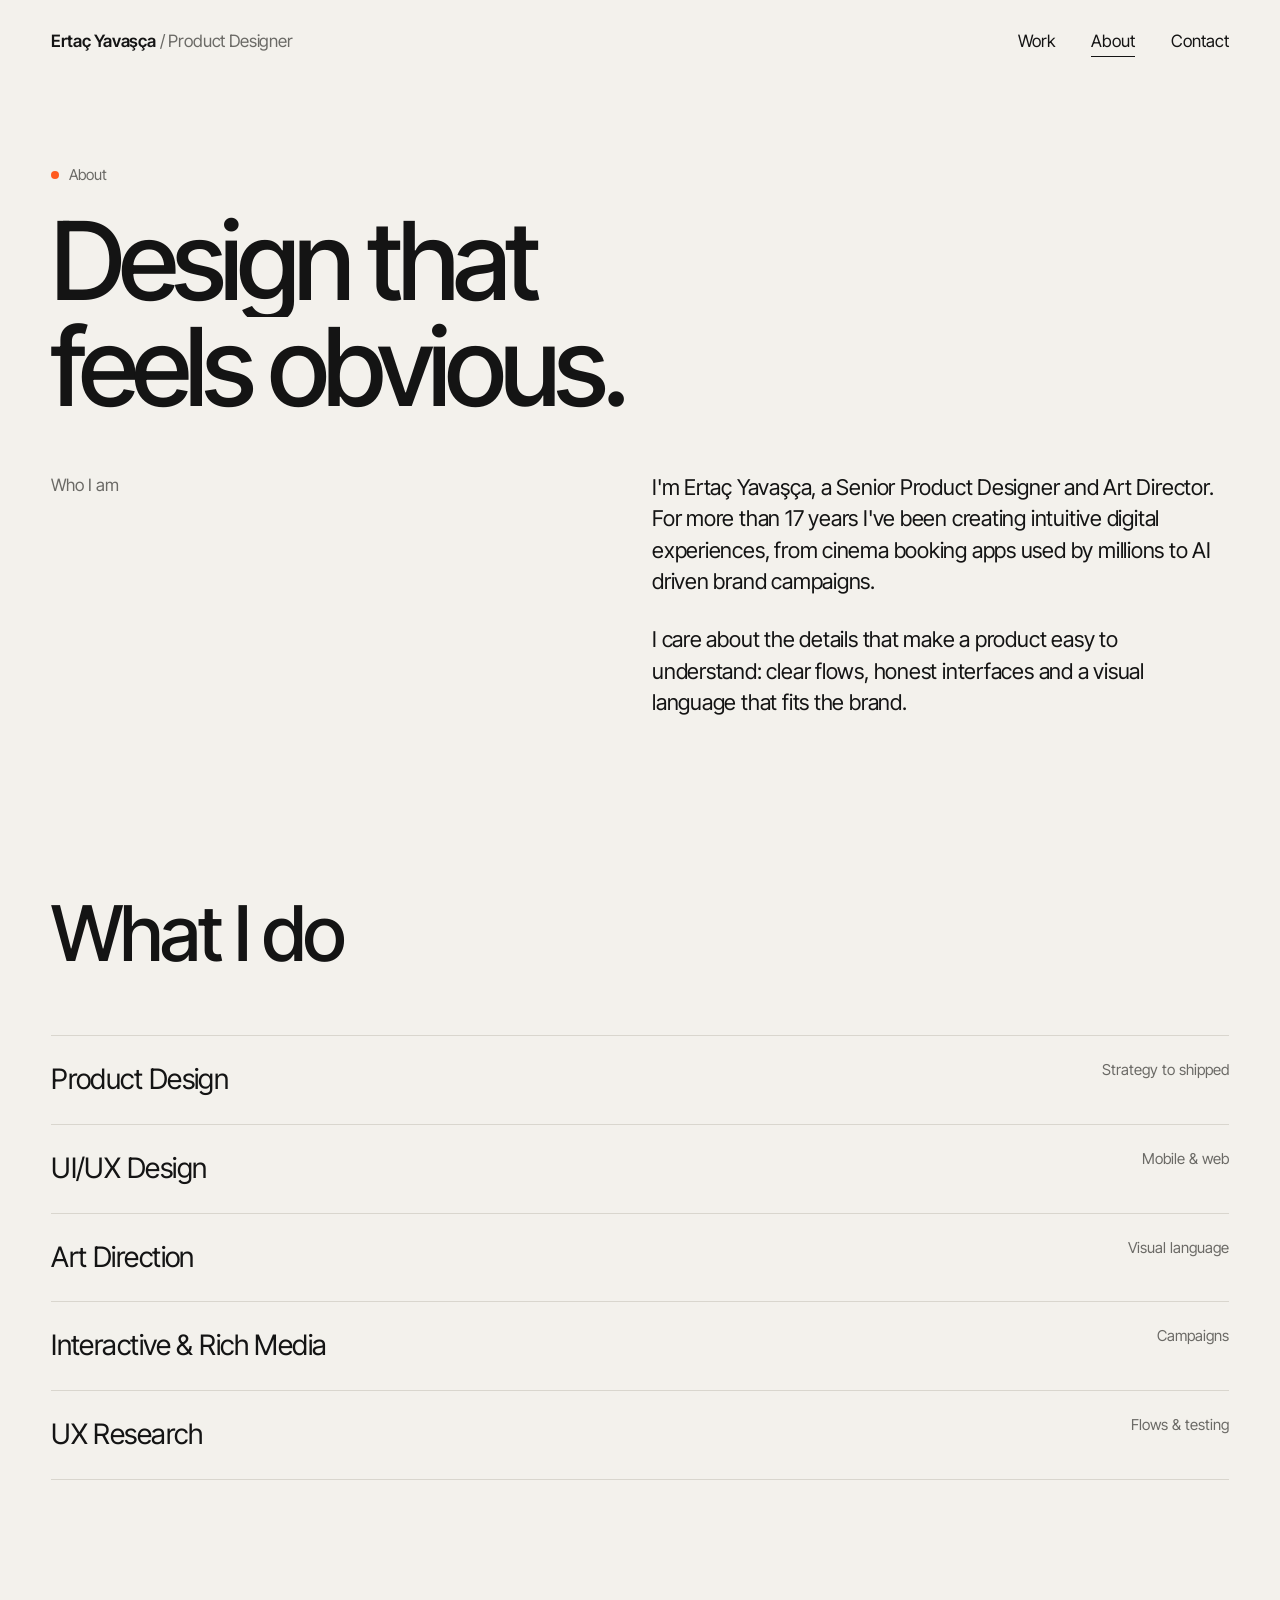
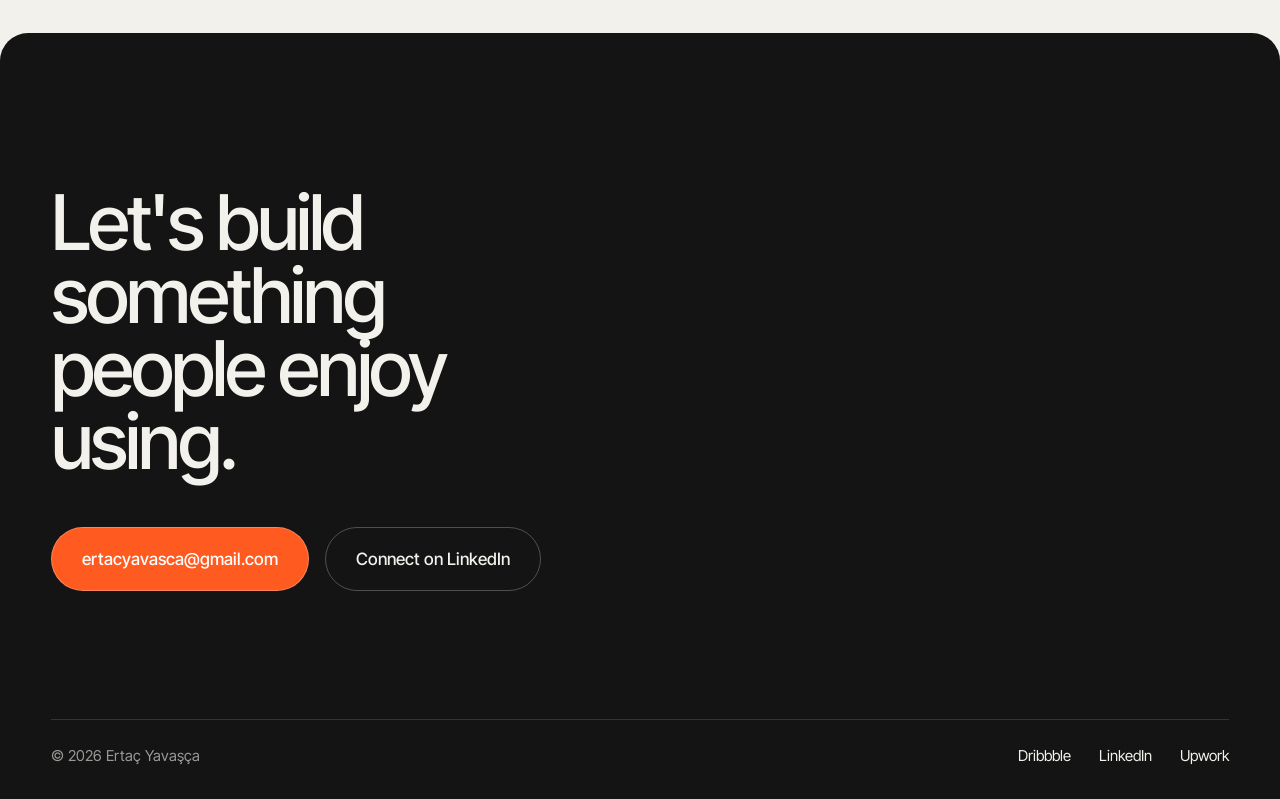
==== about.html @ ed3381dd "Add work list view with cursor preview, magnetic buttons and word reveals - Grid/List toggle on the " ====
<!doctype html>
<html lang="en">
<head>
  <meta charset="utf-8">
  <meta name="viewport" content="width=device-width, initial-scale=1">
  <title>About, Ertaç Yavaşça</title>
  <meta name="description" content="Senior Product Designer and Art Director with 17+ years of experience.">
  <meta property="og:title" content="About, Ertaç Yavaşça">
  <meta property="og:description" content="Senior Product Designer and Art Director with 17+ years of experience.">
  <meta name="theme-color" content="#f3f1ec" media="(prefers-color-scheme: light)">
  <meta name="theme-color" content="#111110" media="(prefers-color-scheme: dark)">
  <link rel="icon" href="data:image/svg+xml,%3Csvg xmlns='http://www.w3.org/2000/svg' viewBox='0 0 32 32'%3E%3Ccircle cx='16' cy='16' r='12' fill='%23ff5a1f'/%3E%3C/svg%3E">
  <link rel="preconnect" href="https://fonts.googleapis.com">
  <link rel="preconnect" href="https://fonts.gstatic.com" crossorigin>
  <link rel="stylesheet" href="https://fonts.googleapis.com/css2?family=Inter+Tight:wght@400;500;600&display=swap">
  <link rel="stylesheet" href="assets/style.css">
  <script defer src="assets/main.js"></script>
</head>
<body data-page="About">
  <header class="site-header">
    <div class="wrap">
      <a class="logo" href="index.html" data-label="Home">Ertaç Yavaşça <span>/ Product Designer</span></a>
      <nav class="nav" aria-label="Main">
        <a href="index.html#work">Work</a>
        <a href="about.html" aria-current="page">About</a>
        <a href="#contact">Contact</a>
      </nav>
    </div>
  </header>

  <main>
    <section class="project-hero wrap">
      <p class="eyebrow"><span class="dot"></span>About</p>
      <h1 class="display">
        <span class="line"><span>Design that</span></span>
        <span class="line"><span>feels obvious.</span></span>
      </h1>
    </section>

    <section class="section wrap" style="padding-top:0">
      <div class="split" style="margin-top:0">
        <div class="side reveal">Who I am</div>
        <div class="main prose reveal">
          <p>I'm Ertaç Yavaşça, a Senior Product Designer and Art Director. For more than 17 years I've been creating intuitive digital experiences, from cinema booking apps used by millions to AI driven brand campaigns.</p>
          <p>I care about the details that make a product easy to understand: clear flows, honest interfaces and a visual language that fits the brand.</p>
        </div>
      </div>
    </section>

    <section class="section wrap" style="padding-top:0">
      <div class="section-head">
        <h2 class="section-title reveal">What I do</h2>
      </div>
      <ul class="services">
        <li class="reveal">Product Design <span>Strategy to shipped</span></li>
        <li class="reveal">UI/UX Design <span>Mobile &amp; web</span></li>
        <li class="reveal">Art Direction <span>Visual language</span></li>
        <li class="reveal">Interactive &amp; Rich Media <span>Campaigns</span></li>
        <li class="reveal">UX Research <span>Flows &amp; testing</span></li>
      </ul>
    </section>
  </main>

  <footer class="site-footer" id="contact">
    <div class="wrap">
      <h2 class="section-title reveal">Let's build something people enjoy using.</h2>
      <div class="footer-cta reveal">
        <a class="btn solid" href="mailto:ertacyavasca@gmail.com">ertacyavasca@gmail.com</a>
        <a class="btn" href="https://www.linkedin.com/in/ertacyavasca" target="_blank" rel="noopener">Connect on LinkedIn</a>
      </div>
      <div class="footer-bottom">
        <span class="muted">&copy; <span data-year>2026</span> Ertaç Yavaşça</span>
        <div class="socials">
          <a class="link-line" href="https://dribbble.com/ErtacYavasca" target="_blank" rel="noopener">Dribbble</a>
          <a class="link-line" href="https://www.linkedin.com/in/ertacyavasca" target="_blank" rel="noopener">LinkedIn</a>
          <a class="link-line" href="https://www.upwork.com/freelancers/ertacyavasca" target="_blank" rel="noopener">Upwork</a>
        </div>
      </div>
    </div>
  </footer>
</body>
</html>
---- assets/style.css ----
:root {
  --bg: #f3f1ec;
  --ink: #141414;
  --muted: #6b6a66;
  --line: #d9d6ce;
  --accent: #ff5a1f;
  --card: #e8e5de;
  --curtain: #141414;
  --curtain-ink: #f3f1ec;
  --gutter: clamp(16px, 4vw, 56px);
  --ease: cubic-bezier(0.76, 0, 0.24, 1);
  --ease-out: cubic-bezier(0.22, 1, 0.36, 1);
}

@media (prefers-color-scheme: dark) {
  :root {
    --bg: #111110;
    --ink: #f0eee9;
    --muted: #9a9892;
    --line: #2a2926;
    --card: #1c1b19;
    --curtain: #f0eee9;
    --curtain-ink: #111110;
  }
}

*,
*::before,
*::after {
  box-sizing: border-box;
}

html {
  -webkit-text-size-adjust: 100%;
}

body {
  margin: 0;
  background: var(--bg);
  color: var(--ink);
  font-family: "Inter Tight", system-ui, -apple-system, "Segoe UI", sans-serif;
  font-size: 17px;
  line-height: 1.55;
  -webkit-font-smoothing: antialiased;
  overflow-x: hidden;
}

img {
  display: block;
  max-width: 100%;
  height: auto;
}

a {
  color: inherit;
  text-decoration: none;
}

::selection {
  background: var(--accent);
  color: #fff;
}

.wrap {
  padding-inline: var(--gutter);
  max-width: 1600px;
  margin-inline: auto;
}

/* Header */

.site-header {
  position: absolute;
  inset: 0 0 auto 0;
  z-index: 20;
  padding-block: 28px;
}

.site-header .wrap {
  display: flex;
  justify-content: space-between;
  align-items: center;
  gap: 24px;
}

.logo {
  font-weight: 600;
  letter-spacing: -0.01em;
}

.logo span {
  color: var(--muted);
  font-weight: 400;
}

.nav {
  display: flex;
  gap: clamp(16px, 3vw, 36px);
}

.nav a,
.link-line {
  position: relative;
}

.nav a::after,
.link-line::after {
  content: "";
  position: absolute;
  left: 0;
  right: 0;
  bottom: -3px;
  height: 1px;
  background: currentColor;
  transform: scaleX(0);
  transform-origin: right;
  transition: transform 0.5s var(--ease-out);
}

.nav a:hover::after,
.nav a[aria-current="page"]::after,
.link-line:hover::after {
  transform: scaleX(1);
  transform-origin: left;
}

/* Hero */

.hero {
  min-height: 100svh;
  display: flex;
  flex-direction: column;
  justify-content: flex-end;
  padding-block: 140px 48px;
}

.eyebrow {
  display: inline-flex;
  align-items: center;
  gap: 10px;
  color: var(--muted);
  font-size: 15px;
  margin: 0 0 24px;
}

.dot {
  width: 8px;
  height: 8px;
  border-radius: 50%;
  background: var(--accent);
  box-shadow: 0 0 0 0 var(--accent);
  animation: pulse 2.4s infinite;
}

@keyframes pulse {
  0% { box-shadow: 0 0 0 0 rgba(255, 90, 31, 0.5); }
  70% { box-shadow: 0 0 0 10px rgba(255, 90, 31, 0); }
  100% { box-shadow: 0 0 0 0 rgba(255, 90, 31, 0); }
}

.display {
  font-size: clamp(56px, 13.5vw, 230px);
  line-height: 0.88;
  letter-spacing: -0.055em;
  font-weight: 500;
  margin: 0;
}

.display .line {
  display: block;
  overflow: hidden;
  padding-bottom: 0.06em;
}

.display .line > span {
  display: inline-block;
  transform: translateY(105%);
  transition: transform 1.1s var(--ease-out);
}

.is-ready .display .line > span {
  transform: none;
}

.display .line:nth-child(2) > span {
  transition-delay: 0.08s;
}

.hero-foot {
  display: grid;
  grid-template-columns: repeat(12, 1fr);
  gap: 24px;
  margin-top: clamp(32px, 6vw, 72px);
  padding-top: 24px;
  border-top: 1px solid var(--line);
}

.hero-foot .role {
  grid-column: span 5;
  font-weight: 500;
}

.hero-foot .lede {
  grid-column: 7 / span 6;
  font-size: clamp(20px, 2vw, 28px);
  line-height: 1.3;
  letter-spacing: -0.015em;
  margin: 0;
}

/* Sections */

.section {
  padding-block: clamp(80px, 12vw, 160px);
}

.section-head {
  display: flex;
  justify-content: space-between;
  align-items: baseline;
  gap: 24px;
  margin-bottom: clamp(32px, 5vw, 64px);
}

.section-title {
  font-size: clamp(36px, 6vw, 88px);
  line-height: 0.95;
  letter-spacing: -0.04em;
  font-weight: 500;
  margin: 0;
}

.count {
  color: var(--muted);
}

.section-head {
  flex-wrap: wrap;
}

.head-tools {
  display: flex;
  align-items: center;
  gap: 20px;
}

.view-toggle {
  display: inline-flex;
  padding: 4px;
  border: 1px solid var(--line);
  border-radius: 999px;
}

.view-toggle button {
  font: inherit;
  font-size: 15px;
  color: var(--muted);
  background: none;
  border: 0;
  padding: 8px 18px;
  border-radius: 999px;
  cursor: pointer;
  transition: background-color 0.4s var(--ease-out), color 0.4s var(--ease-out);
}

.view-toggle button:hover {
  color: var(--ink);
}

.view-toggle button[aria-pressed="true"] {
  background: var(--ink);
  color: var(--bg);
}

.view-toggle button:focus-visible {
  outline: 2px solid var(--accent);
  outline-offset: 2px;
}

/* Magnetic elements (class added by main.js on fine pointers) */

.magnetic {
  transition: transform 0.6s var(--ease-out);
}

.btn.magnetic {
  transition: color 0.5s var(--ease-out), transform 0.6s var(--ease-out);
}

/* Word by word text reveal (words wrapped by main.js) */

.split-words.reveal {
  opacity: 1;
  transform: none;
}

.split-words .word {
  display: inline-block;
  overflow: hidden;
  vertical-align: top;
  padding: 0 0.06em 0.12em 0;
  margin: 0 -0.06em -0.12em 0;
}

.split-words .word > span {
  display: inline-block;
  transform: translateY(110%);
  transition: transform 1s var(--ease-out);
  transition-delay: calc(var(--i, 0) * 45ms);
}

.split-words.in .word > span {
  transform: none;
}

/* Work grid */

.work-grid {
  display: grid;
  grid-template-columns: repeat(2, 1fr);
  gap: clamp(40px, 5vw, 72px) clamp(16px, 3vw, 40px);
}

.work-card .thumb {
  position: relative;
  overflow: hidden;
  border-radius: 6px;
  background: var(--card);
  aspect-ratio: 4 / 3;
}

.work-card .thumb img {
  width: 100%;
  height: 100%;
  object-fit: cover;
  transform: scale(1.02);
  transition: transform 1.2s var(--ease-out);
}

.work-card:hover .thumb img {
  transform: scale(1.07);
}

.work-grid {
  transition: opacity 0.35s var(--ease-out);
}

.work-grid.is-switching {
  opacity: 0;
}

.work-card .view {
  position: absolute;
  left: 50%;
  top: 50%;
  width: 96px;
  height: 96px;
  margin: -48px 0 0 -48px;
  border-radius: 50%;
  background: var(--accent);
  color: #fff;
  display: grid;
  place-items: center;
  font-size: 15px;
  font-weight: 500;
  transform: scale(0);
  transition: transform 0.5s var(--ease-out);
  pointer-events: none;
}

.work-card:hover .view {
  transform: scale(1);
}

.work-meta {
  display: flex;
  justify-content: space-between;
  align-items: baseline;
  gap: 16px;
  margin-top: 18px;
}

.work-meta h3 {
  font-size: clamp(20px, 2vw, 28px);
  font-weight: 500;
  letter-spacing: -0.02em;
  line-height: 1.15;
  margin: 0;
}

.work-meta p {
  margin: 0;
  color: var(--muted);
  white-space: nowrap;
  font-size: 15px;
}

/* Work list view */

.work-grid.is-list {
  grid-template-columns: 1fr;
  gap: 0;
  border-top: 1px solid var(--line);
}

.is-list .work-card {
  border-bottom: 1px solid var(--line);
}

.is-list .work-card .thumb {
  display: none;
}

.is-list .work-meta {
  align-items: baseline;
  margin: 0;
  padding-block: clamp(24px, 3.5vw, 44px);
  transition: opacity 0.4s var(--ease-out);
}

.is-list .work-meta h3 {
  font-size: clamp(30px, 5vw, 72px);
  letter-spacing: -0.04em;
  line-height: 1;
  transition: transform 0.6s var(--ease-out);
}

@media (hover: hover) {
  .is-list .work-card:hover h3 {
    transform: translateX(16px);
  }

  .is-list:hover .work-card:not(:hover) .work-meta {
    opacity: 0.35;
  }
}

/* Floating preview that follows the cursor in list view */

.work-preview {
  position: fixed;
  left: 0;
  top: 0;
  z-index: 30;
  width: clamp(260px, 26vw, 400px);
  aspect-ratio: 4 / 3;
  border-radius: 6px;
  overflow: hidden;
  background: var(--card);
  pointer-events: none;
  transform: scale(0);
  will-change: transform;
}

.work-preview-track {
  height: 100%;
  transition: transform 0.7s var(--ease);
}

.work-preview-track img {
  width: 100%;
  height: 100%;
  object-fit: cover;
}

/* About teaser and page */

.statement {
  font-size: clamp(28px, 4.4vw, 64px);
  line-height: 1.08;
  letter-spacing: -0.035em;
  font-weight: 500;
  margin: 0;
  max-width: 18ch;
}

.statement em {
  font-style: normal;
  color: var(--muted);
}

.split {
  display: grid;
  grid-template-columns: repeat(12, 1fr);
  gap: 24px;
  margin-top: clamp(40px, 6vw, 80px);
}

.split > .side {
  grid-column: span 4;
  color: var(--muted);
}

.split > .main {
  grid-column: 7 / span 6;
}

.split p {
  margin: 0 0 1em;
}

.services {
  list-style: none;
  margin: 0;
  padding: 0;
  border-top: 1px solid var(--line);
}

.services li {
  display: flex;
  justify-content: space-between;
  gap: 16px;
  padding: 22px 0;
  border-bottom: 1px solid var(--line);
  font-size: clamp(20px, 2.2vw, 30px);
  letter-spacing: -0.02em;
}

.services li span {
  color: var(--muted);
  font-size: 15px;
  letter-spacing: 0;
}

/* Buttons */

.btn {
  display: inline-flex;
  align-items: center;
  justify-content: center;
  gap: 10px;
  padding: 18px 30px;
  border-radius: 999px;
  border: 1px solid var(--ink);
  font-weight: 500;
  position: relative;
  overflow: hidden;
  isolation: isolate;
  transition: color 0.5s var(--ease-out);
}

.btn::before {
  content: "";
  position: absolute;
  inset: 0;
  background: var(--ink);
  border-radius: inherit;
  transform: translateY(101%);
  transition: transform 0.5s var(--ease-out);
  z-index: -1;
}

.btn:hover {
  color: var(--bg);
}

.btn:hover::before {
  transform: none;
}

.btn.solid {
  background: var(--accent);
  border-color: var(--accent);
  color: #fff;
}

.btn.solid::before {
  background: var(--ink);
}

/* Footer / contact */

.site-footer {
  background: var(--ink);
  color: var(--bg);
  padding-block: clamp(80px, 12vw, 160px) 32px;
  border-radius: 28px 28px 0 0;
}

.site-footer .section-title {
  max-width: 12ch;
}

.footer-cta {
  display: flex;
  flex-wrap: wrap;
  gap: 16px;
  margin-top: 48px;
}

.site-footer .btn {
  border-color: rgba(255, 255, 255, 0.25);
}

@media (prefers-color-scheme: dark) {
  .site-footer .btn {
    border-color: rgba(0, 0, 0, 0.2);
  }
}

.site-footer .btn::before {
  background: var(--bg);
}

.site-footer .btn:hover {
  color: var(--ink);
}

.footer-bottom {
  display: flex;
  flex-wrap: wrap;
  justify-content: space-between;
  gap: 16px 32px;
  margin-top: clamp(64px, 10vw, 140px);
  padding-top: 24px;
  border-top: 1px solid rgba(127, 127, 127, 0.3);
  font-size: 15px;
}

.footer-bottom .socials {
  display: flex;
  flex-wrap: wrap;
  gap: 12px 28px;
}

.footer-bottom .muted {
  opacity: 0.6;
}

/* Project pages */

.project-hero {
  padding-block: 160px 48px;
}

.project-hero .display {
  font-size: clamp(44px, 8.5vw, 140px);
  line-height: 0.92;
}

.facts {
  display: grid;
  grid-template-columns: repeat(4, 1fr);
  gap: 24px;
  margin-top: clamp(40px, 6vw, 72px);
  padding-top: 24px;
  border-top: 1px solid var(--line);
  font-size: 15px;
}

.facts dt {
  color: var(--muted);
  margin-bottom: 6px;
}

.facts dd {
  margin: 0;
}

.cover {
  border-radius: 8px;
  overflow: hidden;
  background: var(--card);
}

.cover img {
  width: 100%;
}

.prose {
  font-size: clamp(19px, 1.7vw, 24px);
  line-height: 1.45;
  letter-spacing: -0.01em;
}

.prose h2 {
  font-size: 15px;
  letter-spacing: 0;
  font-weight: 500;
  color: var(--muted);
  margin: 0 0 12px;
}

.prose p {
  margin: 0 0 1.2em;
}

.gallery {
  display: grid;
  gap: clamp(16px, 2vw, 28px);
}

.gallery figure {
  margin: 0;
  border-radius: 8px;
  overflow: hidden;
  background: var(--card);
}

.gallery figure img {
  width: 100%;
}

.gallery figcaption {
  padding: 14px 4px 0;
  color: var(--muted);
  font-size: 15px;
  background: var(--bg);
}

.gallery.two {
  grid-template-columns: repeat(2, 1fr);
}

.next-project {
  display: block;
  padding-block: clamp(80px, 12vw, 160px);
  text-align: center;
  border-top: 1px solid var(--line);
}

.next-project small {
  display: block;
  color: var(--muted);
  font-size: 15px;
  margin-bottom: 16px;
}

.next-project strong {
  display: inline-block;
  font-size: clamp(40px, 8vw, 120px);
  line-height: 0.95;
  letter-spacing: -0.05em;
  font-weight: 500;
  transition: transform 0.6s var(--ease-out), color 0.4s;
}

.next-project:hover strong {
  color: var(--accent);
  transform: translateX(12px);
}

/* Scroll reveal */

.reveal {
  opacity: 0;
  transform: translateY(40px);
  transition: opacity 1s var(--ease-out), transform 1s var(--ease-out);
}

.reveal.in {
  opacity: 1;
  transform: none;
}

/* Page transition curtain */

.curtain {
  position: fixed;
  inset: 0;
  z-index: 100;
  pointer-events: none;
  visibility: hidden;
}

.curtain-panel {
  position: absolute;
  left: 0;
  right: 0;
  top: -12vh;
  bottom: -12vh;
  background: var(--curtain);
  transform: translateY(100%);
}

.curtain-panel::before,
.curtain-panel::after {
  content: "";
  position: absolute;
  left: -10%;
  right: -10%;
  height: 12vh;
  background: var(--curtain);
  border-radius: 50%;
}

.curtain-panel::before {
  top: -6vh;
}

.curtain-panel::after {
  bottom: -6vh;
}

.curtain-label {
  position: absolute;
  inset: 0;
  display: flex;
  align-items: center;
  justify-content: center;
  gap: 12px;
  color: var(--curtain-ink);
  font-size: clamp(28px, 4vw, 52px);
  letter-spacing: -0.03em;
  font-weight: 500;
  opacity: 0;
}

.curtain-label::before {
  content: "";
  width: 10px;
  height: 10px;
  border-radius: 50%;
  background: var(--accent);
}

/* Leaving: panel comes up from below and covers the page */
.curtain.is-leaving {
  visibility: visible;
  pointer-events: all;
}

.curtain.is-leaving .curtain-panel {
  transform: none;
  transition: transform 0.75s var(--ease);
}

.curtain.is-leaving .curtain-label {
  opacity: 1;
  transition: opacity 0.3s 0.35s;
}

/* Covering: panel already over the page when it loads */
.curtain.is-covering {
  visibility: visible;
}

.curtain.is-covering .curtain-panel {
  transform: none;
}

.curtain.is-covering .curtain-label {
  opacity: 1;
}

/* Entering: panel exits through the top */
.curtain.is-entering {
  visibility: visible;
}

.curtain.is-entering .curtain-panel {
  transform: translateY(-100%);
  transition: transform 0.85s var(--ease);
}

.curtain.is-entering .curtain-label {
  opacity: 0;
  transition: opacity 0.25s;
}

/* Responsive */

@media (max-width: 860px) {
  .hero-foot .role,
  .hero-foot .lede,
  .split > .side,
  .split > .main {
    grid-column: 1 / -1;
  }

  .work-grid,
  .gallery.two {
    grid-template-columns: 1fr;
  }

  .facts {
    grid-template-columns: repeat(2, 1fr);
  }

  .work-card .view {
    display: none;
  }
}

@media (max-width: 520px) {
  .site-header .logo span {
    display: none;
  }

  .hero .display {
    font-size: 19vw;
  }

  .work-meta {
    flex-direction: column;
    gap: 4px;
  }
}

@media (prefers-reduced-motion: reduce) {
  *,
  *::before,
  *::after {
    animation: none !important;
    transition-duration: 0.01ms !important;
  }

  .reveal,
  .display .line > span {
    opacity: 1;
    transform: none;
  }
}
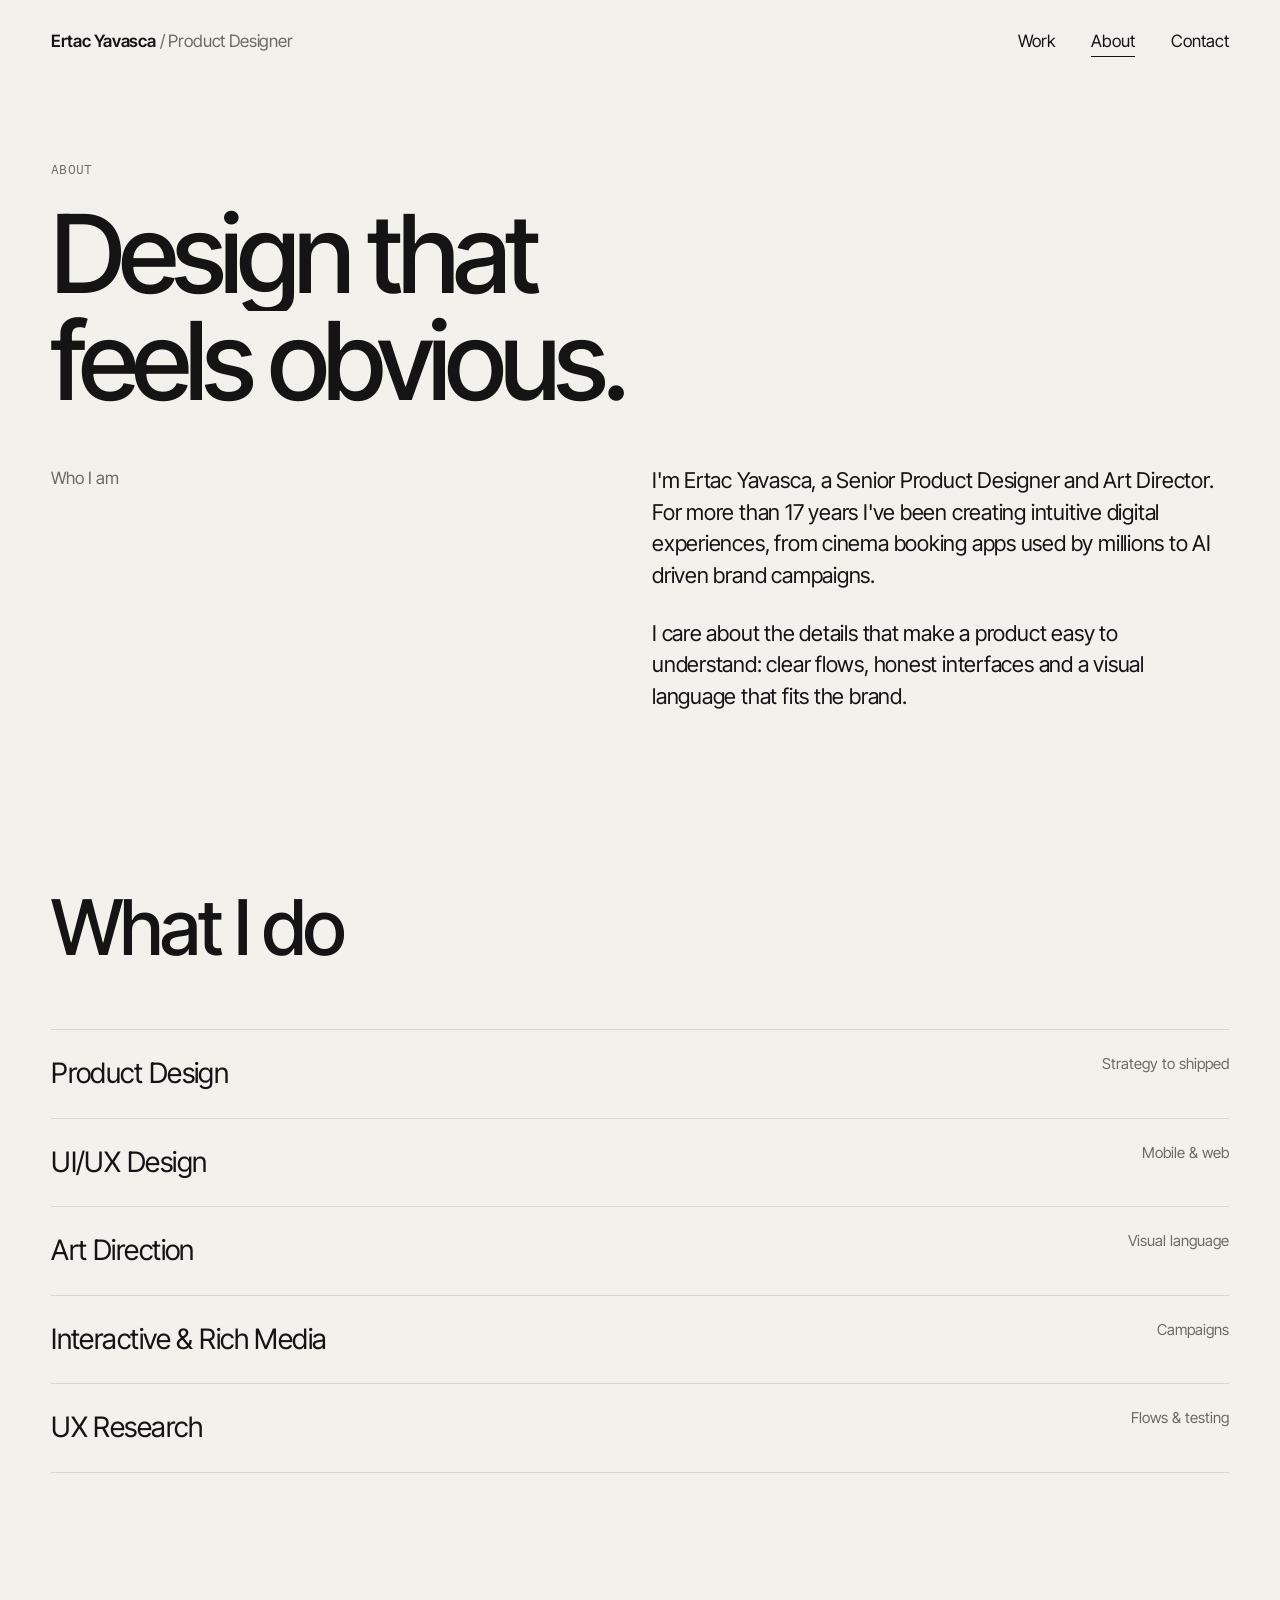
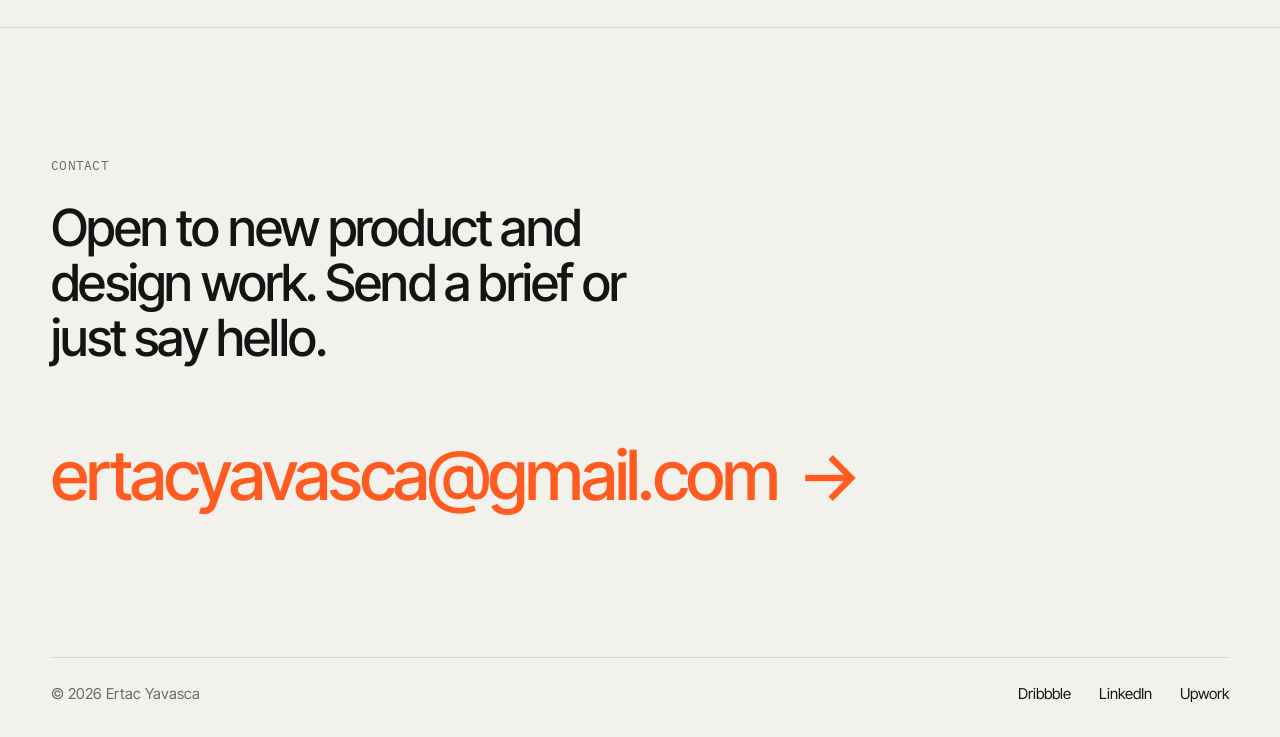
==== commit 57a7342a: "Replace borrowed motion patterns with a layout grid visual language - Page transition: the 12 column" ====
--- a/about.html
+++ b/about.html
@@ -3,23 +3,23 @@
 <head>
   <meta charset="utf-8">
   <meta name="viewport" content="width=device-width, initial-scale=1">
-  <title>About, Ertaç Yavaşça</title>
+  <title>About, Ertac Yavasca</title>
   <meta name="description" content="Senior Product Designer and Art Director with 17+ years of experience.">
-  <meta property="og:title" content="About, Ertaç Yavaşça">
+  <meta property="og:title" content="About, Ertac Yavasca">
   <meta property="og:description" content="Senior Product Designer and Art Director with 17+ years of experience.">
   <meta name="theme-color" content="#f3f1ec" media="(prefers-color-scheme: light)">
   <meta name="theme-color" content="#111110" media="(prefers-color-scheme: dark)">
   <link rel="icon" href="data:image/svg+xml,%3Csvg xmlns='http://www.w3.org/2000/svg' viewBox='0 0 32 32'%3E%3Ccircle cx='16' cy='16' r='12' fill='%23ff5a1f'/%3E%3C/svg%3E">
   <link rel="preconnect" href="https://fonts.googleapis.com">
   <link rel="preconnect" href="https://fonts.gstatic.com" crossorigin>
-  <link rel="stylesheet" href="https://fonts.googleapis.com/css2?family=Inter+Tight:wght@400;500;600&display=swap">
+  <link rel="stylesheet" href="https://fonts.googleapis.com/css2?family=IBM+Plex+Mono:wght@400&family=Inter+Tight:wght@400;500;600&display=swap">
   <link rel="stylesheet" href="assets/style.css">
   <script defer src="assets/main.js"></script>
 </head>
 <body data-page="About">
   <header class="site-header">
     <div class="wrap">
-      <a class="logo" href="index.html" data-label="Home">Ertaç Yavaşça <span>/ Product Designer</span></a>
+      <a class="logo" href="index.html" data-label="Home">Ertac Yavasca <span>/ Product Designer</span></a>
       <nav class="nav" aria-label="Main">
         <a href="index.html#work">Work</a>
         <a href="about.html" aria-current="page">About</a>
@@ -30,7 +30,7 @@
 
   <main>
     <section class="project-hero wrap">
-      <p class="eyebrow"><span class="dot"></span>About</p>
+      <p class="eyebrow">About</p>
       <h1 class="display">
         <span class="line"><span>Design that</span></span>
         <span class="line"><span>feels obvious.</span></span>
@@ -41,7 +41,7 @@
       <div class="split" style="margin-top:0">
         <div class="side reveal">Who I am</div>
         <div class="main prose reveal">
-          <p>I'm Ertaç Yavaşça, a Senior Product Designer and Art Director. For more than 17 years I've been creating intuitive digital experiences, from cinema booking apps used by millions to AI driven brand campaigns.</p>
+          <p>I'm Ertac Yavasca, a Senior Product Designer and Art Director. For more than 17 years I've been creating intuitive digital experiences, from cinema booking apps used by millions to AI driven brand campaigns.</p>
           <p>I care about the details that make a product easy to understand: clear flows, honest interfaces and a visual language that fits the brand.</p>
         </div>
       </div>
@@ -63,13 +63,11 @@
 
   <footer class="site-footer" id="contact">
     <div class="wrap">
-      <h2 class="section-title reveal">Let's build something people enjoy using.</h2>
-      <div class="footer-cta reveal">
-        <a class="btn solid" href="mailto:ertacyavasca@gmail.com">ertacyavasca@gmail.com</a>
-        <a class="btn" href="https://www.linkedin.com/in/ertacyavasca" target="_blank" rel="noopener">Connect on LinkedIn</a>
-      </div>
+      <p class="eyebrow reveal">Contact</p>
+      <h2 class="footer-title reveal">Open to new product and design work. Send a brief or just say hello.</h2>
+      <a class="mail reveal" href="mailto:ertacyavasca@gmail.com">ertacyavasca@gmail.com <span aria-hidden="true">→</span></a>
       <div class="footer-bottom">
-        <span class="muted">&copy; <span data-year>2026</span> Ertaç Yavaşça</span>
+        <span class="muted">&copy; <span data-year>2026</span> Ertac Yavasca</span>
         <div class="socials">
           <a class="link-line" href="https://dribbble.com/ErtacYavasca" target="_blank" rel="noopener">Dribbble</a>
           <a class="link-line" href="https://www.linkedin.com/in/ertacyavasca" target="_blank" rel="noopener">LinkedIn</a>
--- a/assets/style.css
+++ b/assets/style.css
@@ -5,8 +5,9 @@
   --line: #d9d6ce;
   --accent: #ff5a1f;
   --card: #e8e5de;
-  --curtain: #141414;
-  --curtain-ink: #f3f1ec;
+  --guide: rgba(255, 90, 31, 0.07);
+  --guide-line: rgba(255, 90, 31, 0.45);
+  --mono: "IBM Plex Mono", ui-monospace, "SFMono-Regular", Menlo, monospace;
   --gutter: clamp(16px, 4vw, 56px);
   --ease: cubic-bezier(0.76, 0, 0.24, 1);
   --ease-out: cubic-bezier(0.22, 1, 0.36, 1);
@@ -19,8 +20,7 @@
     --muted: #9a9892;
     --line: #2a2926;
     --card: #1c1b19;
-    --curtain: #f0eee9;
-    --curtain-ink: #111110;
+    --guide: rgba(255, 90, 31, 0.09);
   }
 }
 
@@ -127,36 +127,76 @@
 /* Hero */
 
 .hero {
-  min-height: 100svh;
-  display: flex;
-  flex-direction: column;
-  justify-content: flex-end;
-  padding-block: 140px 48px;
+  padding-block: clamp(150px, 20vw, 240px) clamp(64px, 8vw, 112px);
 }
 
 .eyebrow {
-  display: inline-flex;
-  align-items: center;
-  gap: 10px;
-  color: var(--muted);
-  font-size: 15px;
+  font-family: var(--mono);
+  font-size: 13px;
+  letter-spacing: 0.02em;
+  text-transform: uppercase;
+  color: var(--muted);
   margin: 0 0 24px;
 }
 
-.dot {
+.hero-title {
+  font-size: clamp(40px, 7.2vw, 118px);
+  line-height: 0.98;
+  letter-spacing: -0.045em;
+  font-weight: 500;
+  max-width: 16ch;
+  margin: 0;
+  clip-path: inset(0 0 100% 0);
+  transform: translateY(24px);
+  transition: clip-path 1.2s var(--ease), transform 1.2s var(--ease);
+}
+
+.is-ready .hero-title {
+  clip-path: inset(0 0 -0.2em 0);
+  transform: none;
+}
+
+.spec {
+  display: grid;
+  grid-template-columns: repeat(4, 1fr);
+  gap: 24px;
+  margin: clamp(48px, 7vw, 96px) 0 0;
+  padding-top: 20px;
+  border-top: 1px solid var(--line);
+  opacity: 0;
+  transition: opacity 1s 0.5s var(--ease-out);
+}
+
+.is-ready .spec {
+  opacity: 1;
+}
+
+.spec dt,
+.facts dt {
+  font-family: var(--mono);
+  font-size: 12px;
+  letter-spacing: 0.02em;
+  text-transform: uppercase;
+  color: var(--muted);
+  margin-bottom: 8px;
+}
+
+.spec dd {
+  margin: 0;
+  font-weight: 500;
+  line-height: 1.35;
+}
+
+.status {
+  display: inline-block;
   width: 8px;
   height: 8px;
-  border-radius: 50%;
+  margin-right: 8px;
+  vertical-align: 0.1em;
   background: var(--accent);
-  box-shadow: 0 0 0 0 var(--accent);
-  animation: pulse 2.4s infinite;
-}
-
-@keyframes pulse {
-  0% { box-shadow: 0 0 0 0 rgba(255, 90, 31, 0.5); }
-  70% { box-shadow: 0 0 0 10px rgba(255, 90, 31, 0); }
-  100% { box-shadow: 0 0 0 0 rgba(255, 90, 31, 0); }
-}
+}
+
+/* Project and about heading (lines rise in once the page is ready) */
 
 .display {
   font-size: clamp(56px, 13.5vw, 230px);
@@ -184,28 +224,6 @@
 
 .display .line:nth-child(2) > span {
   transition-delay: 0.08s;
-}
-
-.hero-foot {
-  display: grid;
-  grid-template-columns: repeat(12, 1fr);
-  gap: 24px;
-  margin-top: clamp(32px, 6vw, 72px);
-  padding-top: 24px;
-  border-top: 1px solid var(--line);
-}
-
-.hero-foot .role {
-  grid-column: span 5;
-  font-weight: 500;
-}
-
-.hero-foot .lede {
-  grid-column: 7 / span 6;
-  font-size: clamp(20px, 2vw, 28px);
-  line-height: 1.3;
-  letter-spacing: -0.015em;
-  margin: 0;
 }
 
 /* Sections */
@@ -231,6 +249,9 @@
 }
 
 .count {
+  font-family: var(--mono);
+  font-size: 13px;
+  text-transform: uppercase;
   color: var(--muted);
 }
 
@@ -238,94 +259,16 @@
   flex-wrap: wrap;
 }
 
-.head-tools {
-  display: flex;
-  align-items: center;
-  gap: 20px;
-}
-
-.view-toggle {
-  display: inline-flex;
-  padding: 4px;
-  border: 1px solid var(--line);
-  border-radius: 999px;
-}
-
-.view-toggle button {
-  font: inherit;
-  font-size: 15px;
-  color: var(--muted);
-  background: none;
-  border: 0;
-  padding: 8px 18px;
-  border-radius: 999px;
-  cursor: pointer;
-  transition: background-color 0.4s var(--ease-out), color 0.4s var(--ease-out);
-}
-
-.view-toggle button:hover {
-  color: var(--ink);
-}
-
-.view-toggle button[aria-pressed="true"] {
-  background: var(--ink);
-  color: var(--bg);
-}
-
-.view-toggle button:focus-visible {
-  outline: 2px solid var(--accent);
-  outline-offset: 2px;
-}
-
-/* Magnetic elements (class added by main.js on fine pointers) */
-
-.magnetic {
-  transition: transform 0.6s var(--ease-out);
-}
-
-.btn.magnetic {
-  transition: color 0.5s var(--ease-out), transform 0.6s var(--ease-out);
-}
-
-/* Word by word text reveal (words wrapped by main.js) */
-
-.split-words.reveal {
-  opacity: 1;
-  transform: none;
-}
-
-.split-words .word {
-  display: inline-block;
-  overflow: hidden;
-  vertical-align: top;
-  padding: 0 0.06em 0.12em 0;
-  margin: 0 -0.06em -0.12em 0;
-}
-
-.split-words .word > span {
-  display: inline-block;
-  transform: translateY(110%);
-  transition: transform 1s var(--ease-out);
-  transition-delay: calc(var(--i, 0) * 45ms);
-}
-
-.split-words.in .word > span {
-  transform: none;
-}
-
-/* Work grid */
+/* Work grid: hovering a project selects it like a frame on a canvas */
 
 .work-grid {
   display: grid;
   grid-template-columns: repeat(2, 1fr);
-  gap: clamp(40px, 5vw, 72px) clamp(16px, 3vw, 40px);
+  gap: clamp(56px, 6vw, 88px) clamp(16px, 3vw, 40px);
 }
 
 .work-card .thumb {
   position: relative;
-  overflow: hidden;
-  border-radius: 6px;
-  background: var(--card);
   aspect-ratio: 4 / 3;
 }
 
@@ -333,51 +276,101 @@
   width: 100%;
   height: 100%;
   object-fit: cover;
-  transform: scale(1.02);
-  transition: transform 1.2s var(--ease-out);
-}
-
-.work-card:hover .thumb img {
-  transform: scale(1.07);
-}
-
-.work-grid {
-  transition: opacity 0.35s var(--ease-out);
-}
-
-.work-grid.is-switching {
+  border-radius: 4px;
+  background: var(--card);
+}
+
+.work-card .thumb::before,
+.work-card .thumb::after {
+  content: "";
+  position: absolute;
+  pointer-events: none;
   opacity: 0;
-}
-
-.work-card .view {
+  transition: opacity 0.25s var(--ease-out), inset 0.45s var(--ease-out);
+}
+
+.work-card .thumb::before {
+  inset: 10px;
+  border: 1.5px solid var(--accent);
+}
+
+/* Corner handles: four squares drawn as background layers */
+.work-card .thumb::after {
+  inset: 6px;
+  --h: linear-gradient(var(--accent), var(--accent));
+  --w: linear-gradient(#fff, #fff);
+  background:
+    var(--w) 1.5px 1.5px / 6px 6px no-repeat,
+    var(--w) calc(100% - 1.5px) 1.5px / 6px 6px no-repeat,
+    var(--w) 1.5px calc(100% - 1.5px) / 6px 6px no-repeat,
+    var(--w) calc(100% - 1.5px) calc(100% - 1.5px) / 6px 6px no-repeat,
+    var(--h) 0 0 / 9px 9px no-repeat,
+    var(--h) 100% 0 / 9px 9px no-repeat,
+    var(--h) 0 100% / 9px 9px no-repeat,
+    var(--h) 100% 100% / 9px 9px no-repeat;
+}
+
+.work-card .size {
   position: absolute;
   left: 50%;
-  top: 50%;
-  width: 96px;
-  height: 96px;
-  margin: -48px 0 0 -48px;
-  border-radius: 50%;
+  top: calc(100% + 8px);
+  translate: -50% 4px;
+  padding: 2px 6px;
+  border-radius: 3px;
   background: var(--accent);
   color: #fff;
+  font-family: var(--mono);
+  font-size: 11px;
+  line-height: 1.5;
+  white-space: nowrap;
+  opacity: 0;
+  pointer-events: none;
+  transition: opacity 0.25s var(--ease-out), translate 0.45s var(--ease-out);
+}
+
+@media (hover: hover) {
+  .work-card:hover .thumb::before {
+    inset: -5px;
+    opacity: 1;
+  }
+
+  .work-card:hover .thumb::after {
+    inset: -9px;
+    opacity: 1;
+  }
+
+  .work-card:hover .size {
+    translate: -50% 0;
+    opacity: 1;
+  }
+
+  .work-card:hover .work-meta {
+    opacity: 0;
+  }
+}
+
+.work-card:focus-visible {
+  outline: none;
+}
+
+.work-card:focus-visible .thumb::before {
+  inset: -5px;
+  opacity: 1;
+}
+
+.work-meta {
   display: grid;
-  place-items: center;
-  font-size: 15px;
-  font-weight: 500;
-  transform: scale(0);
-  transition: transform 0.5s var(--ease-out);
-  pointer-events: none;
-}
-
-.work-card:hover .view {
-  transform: scale(1);
-}
-
-.work-meta {
-  display: flex;
-  justify-content: space-between;
+  grid-template-columns: auto 1fr auto;
   align-items: baseline;
   gap: 16px;
-  margin-top: 18px;
+  margin-top: 22px;
+  transition: opacity 0.25s var(--ease-out);
+}
+
+.work-meta .index {
+  font-family: var(--mono);
+  font-size: 13px;
+  color: var(--muted);
 }
 
 .work-meta h3 {
@@ -393,74 +386,6 @@
   color: var(--muted);
   white-space: nowrap;
   font-size: 15px;
-}
-
-/* Work list view */
-
-.work-grid.is-list {
-  grid-template-columns: 1fr;
-  gap: 0;
-  border-top: 1px solid var(--line);
-}
-
-.is-list .work-card {
-  border-bottom: 1px solid var(--line);
-}
-
-.is-list .work-card .thumb {
-  display: none;
-}
-
-.is-list .work-meta {
-  align-items: baseline;
-  margin: 0;
-  padding-block: clamp(24px, 3.5vw, 44px);
-  transition: opacity 0.4s var(--ease-out);
-}
-
-.is-list .work-meta h3 {
-  font-size: clamp(30px, 5vw, 72px);
-  letter-spacing: -0.04em;
-  line-height: 1;
-  transition: transform 0.6s var(--ease-out);
-}
-
-@media (hover: hover) {
-  .is-list .work-card:hover h3 {
-    transform: translateX(16px);
-  }
-
-  .is-list:hover .work-card:not(:hover) .work-meta {
-    opacity: 0.35;
-  }
-}
-
-/* Floating preview that follows the cursor in list view */
-
-.work-preview {
-  position: fixed;
-  left: 0;
-  top: 0;
-  z-index: 30;
-  width: clamp(260px, 26vw, 400px);
-  aspect-ratio: 4 / 3;
-  border-radius: 6px;
-  overflow: hidden;
-  background: var(--card);
-  pointer-events: none;
-  transform: scale(0);
-  will-change: transform;
-}
-
-.work-preview-track {
-  height: 100%;
-  transition: transform 0.7s var(--ease);
-}
-
-.work-preview-track img {
-  width: 100%;
-  height: 100%;
-  object-fit: cover;
 }
 
 /* About teaser and page */
@@ -527,83 +452,67 @@
 .btn {
   display: inline-flex;
   align-items: center;
-  justify-content: center;
-  gap: 10px;
-  padding: 18px 30px;
-  border-radius: 999px;
+  gap: 12px;
+  padding: 14px 20px;
+  border-radius: 6px;
   border: 1px solid var(--ink);
   font-weight: 500;
-  position: relative;
-  overflow: hidden;
-  isolation: isolate;
-  transition: color 0.5s var(--ease-out);
-}
-
-.btn::before {
-  content: "";
-  position: absolute;
-  inset: 0;
-  background: var(--ink);
-  border-radius: inherit;
-  transform: translateY(101%);
-  transition: transform 0.5s var(--ease-out);
-  z-index: -1;
+  transition: background-color 0.2s, color 0.2s;
+}
+
+.btn span {
+  transition: translate 0.35s var(--ease-out);
 }
 
 .btn:hover {
-  color: var(--bg);
-}
-
-.btn:hover::before {
-  transform: none;
-}
-
-.btn.solid {
-  background: var(--accent);
-  border-color: var(--accent);
-  color: #fff;
-}
-
-.btn.solid::before {
-  background: var(--ink);
-}
-
-/* Footer / contact */
-
-.site-footer {
   background: var(--ink);
   color: var(--bg);
-  padding-block: clamp(80px, 12vw, 160px) 32px;
-  border-radius: 28px 28px 0 0;
-}
-
-.site-footer .section-title {
-  max-width: 12ch;
-}
-
-.footer-cta {
-  display: flex;
-  flex-wrap: wrap;
-  gap: 16px;
-  margin-top: 48px;
-}
-
-.site-footer .btn {
-  border-color: rgba(255, 255, 255, 0.25);
-}
-
-@media (prefers-color-scheme: dark) {
-  .site-footer .btn {
-    border-color: rgba(0, 0, 0, 0.2);
-  }
-}
-
-.site-footer .btn::before {
-  background: var(--bg);
-}
-
-.site-footer .btn:hover {
-  color: var(--ink);
+}
+
+.btn:hover span {
+  translate: 4px 0;
+}
+
+/* Footer / contact */
+
+.site-footer {
+  border-top: 1px solid var(--line);
+  padding-block: clamp(72px, 10vw, 140px) 32px;
+}
+
+.footer-title {
+  font-size: clamp(28px, 4vw, 56px);
+  line-height: 1.08;
+  letter-spacing: -0.035em;
+  font-weight: 500;
+  max-width: 20ch;
+  margin: 0;
+}
+
+.mail {
+  display: inline-flex;
+  align-items: baseline;
+  gap: 0.3em;
+  margin-top: clamp(32px, 5vw, 56px);
+  font-size: clamp(24px, 5.4vw, 80px);
+  letter-spacing: -0.04em;
+  font-weight: 500;
+  color: var(--accent);
+  background: linear-gradient(currentColor, currentColor) 0 100% / 0 2px no-repeat;
+  transition: background-size 0.6s var(--ease-out);
+  overflow-wrap: anywhere;
+}
+
+.mail:hover {
+  background-size: 100% 2px;
+}
+
+.mail span {
+  transition: translate 0.35s var(--ease-out);
+}
+
+.mail:hover span {
+  translate: 0.15em 0;
 }
 
 .footer-bottom {
@@ -613,7 +522,7 @@
   gap: 16px 32px;
   margin-top: clamp(64px, 10vw, 140px);
   padding-top: 24px;
-  border-top: 1px solid rgba(127, 127, 127, 0.3);
+  border-top: 1px solid var(--line);
   font-size: 15px;
 }
 
@@ -624,7 +533,7 @@
 }
 
 .footer-bottom .muted {
-  opacity: 0.6;
+  color: var(--muted);
 }
 
 /* Project pages */
@@ -648,11 +557,6 @@
   font-size: 15px;
 }
 
-.facts dt {
-  color: var(--muted);
-  margin-bottom: 6px;
-}
-
 .facts dd {
   margin: 0;
 }
@@ -721,8 +625,10 @@
 
 .next-project small {
   display: block;
-  color: var(--muted);
-  font-size: 15px;
+  font-family: var(--mono);
+  text-transform: uppercase;
+  color: var(--muted);
+  font-size: 13px;
   margin-bottom: 16px;
 }
 
@@ -753,9 +659,10 @@
   transform: none;
 }
 
-/* Page transition curtain */
-
-.curtain {
+/* Page transition: the layout grid is switched on, the page is swapped
+   underneath it, then the grid is switched off again. */
+
+.guides {
   position: fixed;
   inset: 0;
   z-index: 100;
@@ -763,99 +670,97 @@
   visibility: hidden;
 }
 
-.curtain-panel {
+.guides-cols {
+  display: grid;
+  grid-template-columns: repeat(var(--cols, 12), 1fr);
+  gap: 24px;
+  height: 100%;
+  max-width: 1600px;
+  margin-inline: auto;
+  padding-inline: var(--gutter);
+}
+
+.guides-cols span {
+  background: var(--guide);
+  border-inline: 1px solid var(--guide-line);
+  transform: scaleY(0);
+  transform-origin: top;
+}
+
+.guides-label {
   position: absolute;
-  left: 0;
-  right: 0;
-  top: -12vh;
-  bottom: -12vh;
-  background: var(--curtain);
-  transform: translateY(100%);
-}
-
-.curtain-panel::before,
-.curtain-panel::after {
-  content: "";
+  top: 0;
+  left: var(--gutter);
+  padding: 4px 8px;
+  border-radius: 0 0 3px 3px;
+  background: var(--accent);
+  color: #fff;
+  font-family: var(--mono);
+  font-size: 12px;
+  opacity: 0;
+}
+
+.guides-bar {
   position: absolute;
-  left: -10%;
-  right: -10%;
-  height: 12vh;
-  background: var(--curtain);
-  border-radius: 50%;
-}
-
-.curtain-panel::before {
-  top: -6vh;
-}
-
-.curtain-panel::after {
-  bottom: -6vh;
-}
-
-.curtain-label {
-  position: absolute;
-  inset: 0;
-  display: flex;
-  align-items: center;
-  justify-content: center;
-  gap: 12px;
-  color: var(--curtain-ink);
-  font-size: clamp(28px, 4vw, 52px);
-  letter-spacing: -0.03em;
-  font-weight: 500;
-  opacity: 0;
-}
-
-.curtain-label::before {
-  content: "";
-  width: 10px;
-  height: 10px;
-  border-radius: 50%;
+  inset: 0 0 auto;
+  height: 2px;
   background: var(--accent);
-}
-
-/* Leaving: panel comes up from below and covers the page */
-.curtain.is-leaving {
+  transform: scaleX(0);
+  transform-origin: left;
+}
+
+.guides.is-on,
+.guides.is-off {
   visibility: visible;
-  pointer-events: all;
-}
-
-.curtain.is-leaving .curtain-panel {
+}
+
+.guides.is-on .guides-cols span {
+  transform: none;
+  transition: transform 0.5s var(--ease);
+  transition-delay: calc(var(--i) * 25ms);
+}
+
+.guides.is-on .guides-label {
+  opacity: 1;
+  transition: opacity 0.2s 0.2s;
+}
+
+.guides.is-on .guides-bar {
   transform: none;
   transition: transform 0.75s var(--ease);
 }
 
-.curtain.is-leaving .curtain-label {
-  opacity: 1;
-  transition: opacity 0.3s 0.35s;
-}
-
-/* Covering: panel already over the page when it loads */
-.curtain.is-covering {
-  visibility: visible;
-}
-
-.curtain.is-covering .curtain-panel {
-  transform: none;
-}
-
-.curtain.is-covering .curtain-label {
-  opacity: 1;
-}
-
-/* Entering: panel exits through the top */
-.curtain.is-entering {
-  visibility: visible;
-}
-
-.curtain.is-entering .curtain-panel {
-  transform: translateY(-100%);
-  transition: transform 0.85s var(--ease);
-}
-
-.curtain.is-entering .curtain-label {
-  opacity: 0;
-  transition: opacity 0.25s;
+.guides.is-off .guides-cols span {
+  transform: scaleY(0);
+  transform-origin: bottom;
+  transition: transform 0.55s var(--ease);
+  transition-delay: calc(var(--i) * 25ms);
+}
+
+.guides.is-off .guides-bar {
+  transform: scaleX(1);
+  transform-origin: right;
+  animation: bar-out 0.5s var(--ease) forwards;
+}
+
+@keyframes bar-out {
+  to { transform: scaleX(0); }
+}
+
+/* Page content fades under the grid while it is switched on. */
+@media (scripting: enabled) {
+  main,
+  .site-footer {
+    transition: opacity 0.35s var(--ease-out), translate 0.5s var(--ease-out);
+  }
+
+  html:not(.is-ready) main,
+  html:not(.is-ready) .site-footer,
+  html.is-leaving main,
+  html.is-leaving .site-footer {
+    opacity: 0;
+    translate: 0 12px;
+  }
 }
 
 /* Responsive */
@@ -877,8 +782,13 @@
     grid-template-columns: repeat(2, 1fr);
   }
 
-  .work-card .view {
-    display: none;
+  .spec {
+    grid-template-columns: repeat(2, 1fr);
+  }
+
+  .guides-cols {
+    --cols: 4;
+    gap: 16px;
   }
 }
 
@@ -887,13 +797,13 @@
     display: none;
   }
 
-  .hero .display {
-    font-size: 19vw;
-  }
-
   .work-meta {
-    flex-direction: column;
-    gap: 4px;
+    grid-template-columns: auto 1fr;
+    row-gap: 2px;
+  }
+
+  .work-meta p {
+    grid-column: 2;
   }
 }
 
@@ -906,8 +816,10 @@
   }
 
   .reveal,
-  .display .line > span {
+  .display .line > span,
+  .hero-title {
     opacity: 1;
     transform: none;
-  }
-}
+    clip-path: none;
+  }
+}
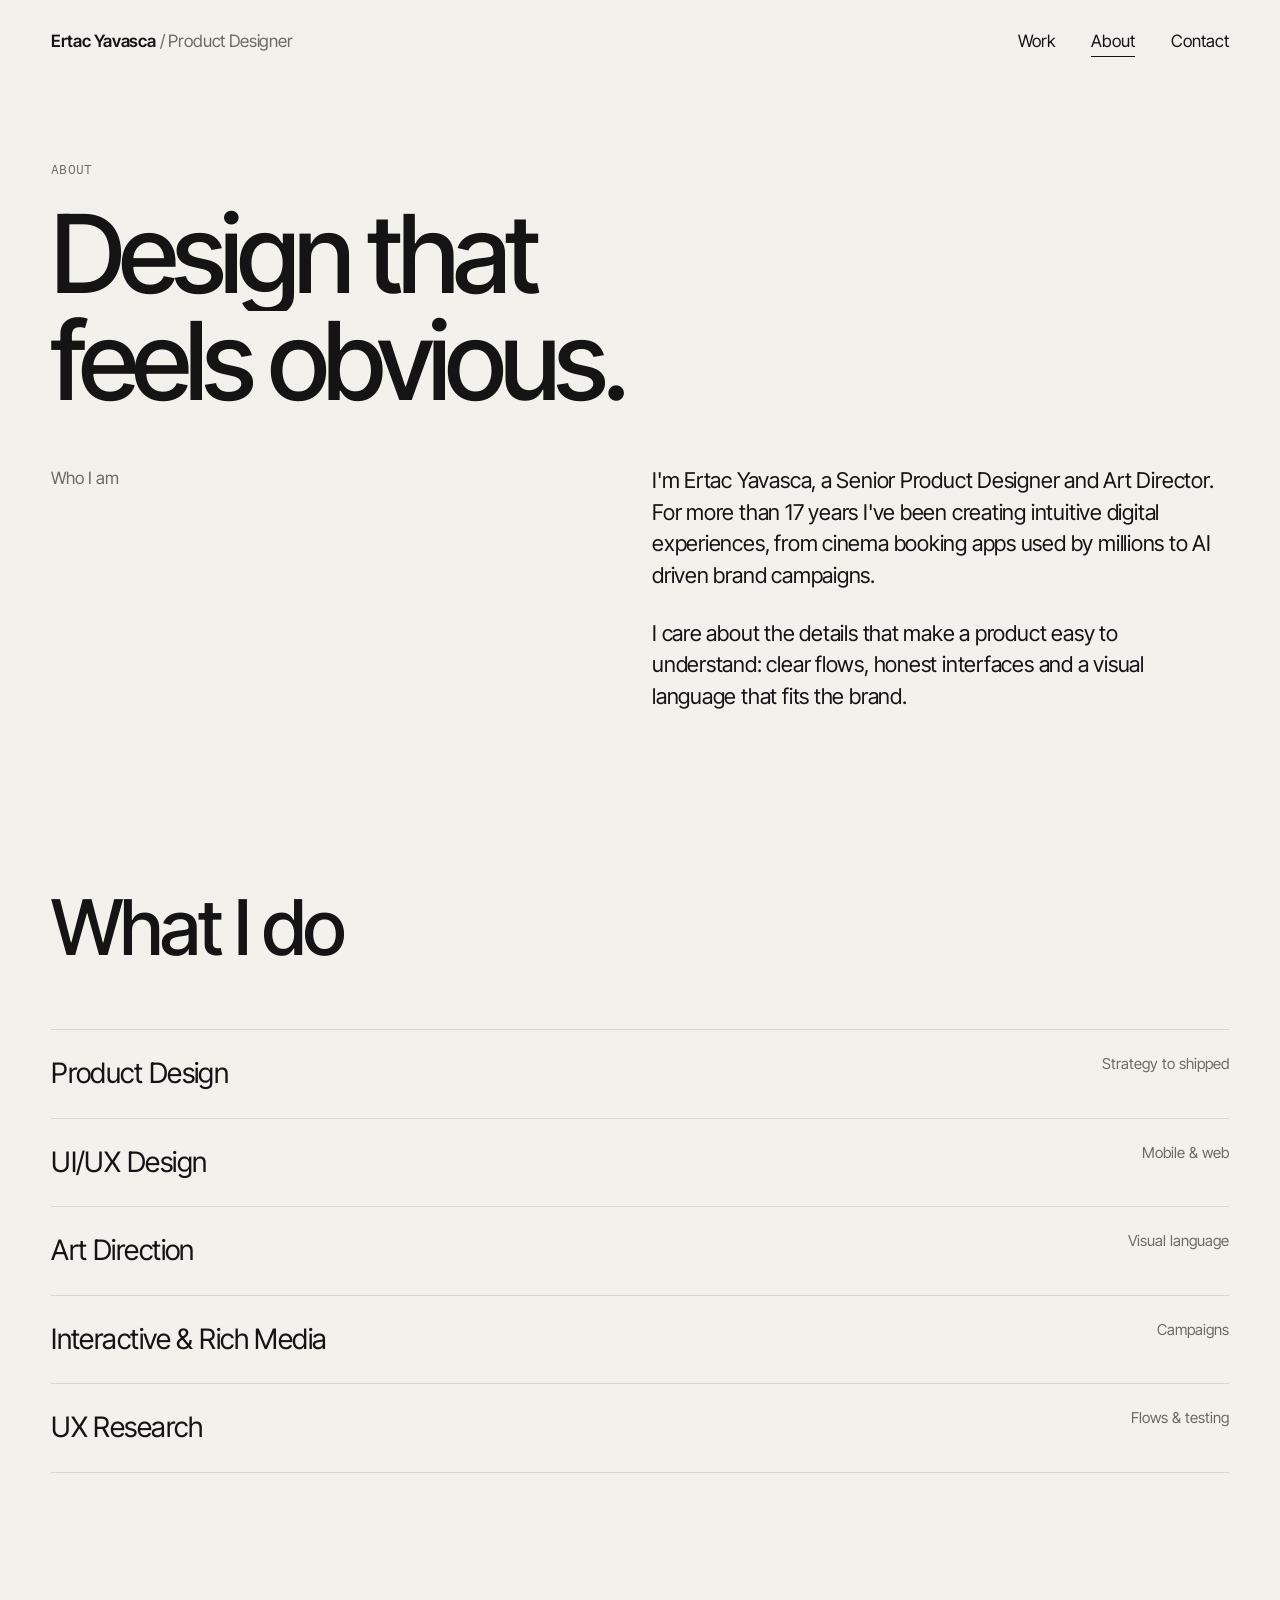
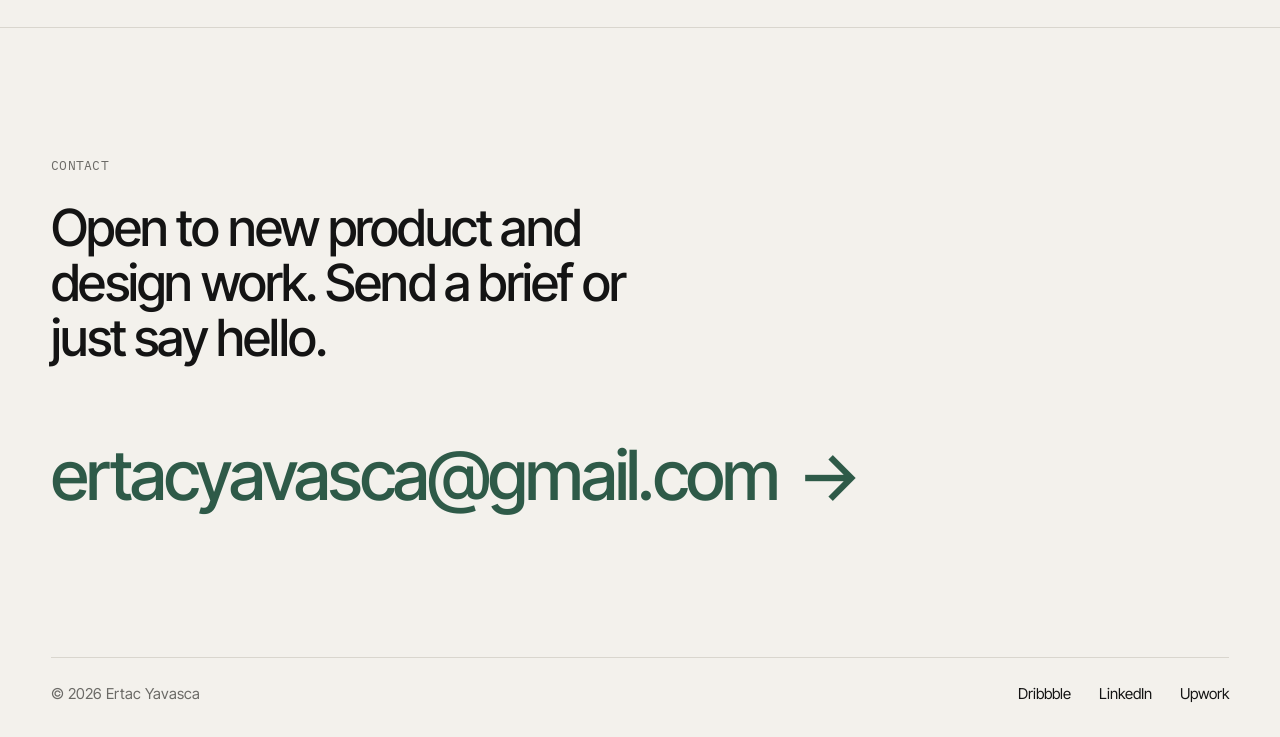
==== commit 4a8a7ae6: "Swap the orange accent for a deep forest green The accent moves from #ff5a1f to #2e5a48, with a ligh" ====
--- a/about.html
+++ b/about.html
@@ -9,11 +9,13 @@
   <meta property="og:description" content="Senior Product Designer and Art Director with 17+ years of experience.">
   <meta name="theme-color" content="#f3f1ec" media="(prefers-color-scheme: light)">
   <meta name="theme-color" content="#111110" media="(prefers-color-scheme: dark)">
-  <link rel="icon" href="data:image/svg+xml,%3Csvg xmlns='http://www.w3.org/2000/svg' viewBox='0 0 32 32'%3E%3Ccircle cx='16' cy='16' r='12' fill='%23ff5a1f'/%3E%3C/svg%3E">
+  <link rel="icon" href="data:image/svg+xml,%3Csvg xmlns='http://www.w3.org/2000/svg' viewBox='0 0 32 32'%3E%3Ccircle cx='16' cy='16' r='12' fill='%232e5a48'/%3E%3C/svg%3E">
   <link rel="preconnect" href="https://fonts.googleapis.com">
   <link rel="preconnect" href="https://fonts.gstatic.com" crossorigin>
   <link rel="stylesheet" href="https://fonts.googleapis.com/css2?family=IBM+Plex+Mono:wght@400&family=Inter+Tight:wght@400;500;600&display=swap">
   <link rel="stylesheet" href="assets/style.css">
+  <link rel="expect" href="#contact" blocking="render">
+  <script src="assets/transition.js"></script>
   <script defer src="assets/main.js"></script>
 </head>
 <body data-page="About">
--- a/assets/style.css
+++ b/assets/style.css
@@ -3,10 +3,8 @@
   --ink: #141414;
   --muted: #6b6a66;
   --line: #d9d6ce;
-  --accent: #ff5a1f;
+  --accent: #2e5a48;
   --card: #e8e5de;
-  --guide: rgba(255, 90, 31, 0.07);
-  --guide-line: rgba(255, 90, 31, 0.45);
   --mono: "IBM Plex Mono", ui-monospace, "SFMono-Regular", Menlo, monospace;
   --gutter: clamp(16px, 4vw, 56px);
   --ease: cubic-bezier(0.76, 0, 0.24, 1);
@@ -20,7 +18,7 @@
     --muted: #9a9892;
     --line: #2a2926;
     --card: #1c1b19;
-    --guide: rgba(255, 90, 31, 0.09);
+    --accent: #8dbba4;
   }
 }
 
@@ -58,7 +56,7 @@
 
 ::selection {
   background: var(--accent);
-  color: #fff;
+  color: var(--bg);
 }
 
 .wrap {
@@ -259,7 +257,8 @@
   flex-wrap: wrap;
 }
 
-/* Work grid: hovering a project selects it like a frame on a canvas */
+/* Work grid: on hover the card lifts, the image eases in,
+   a light follows the cursor and a frosted pill rises from the bottom. */
 
 .work-grid {
   display: grid;
@@ -270,82 +269,101 @@
 .work-card .thumb {
   position: relative;
   aspect-ratio: 4 / 3;
-}
-
-.work-card .thumb img {
+  border-radius: 16px;
+  background: var(--card);
+  transition: box-shadow 0.6s var(--ease-out);
+}
+
+/* Rounded clip lives on its own layer: Safari drops overflow + radius
+   clipping when a child scales or a sibling uses backdrop-filter. */
+.work-card .media {
+  position: absolute;
+  inset: 0;
+  -webkit-clip-path: inset(0 round 16px);
+  clip-path: inset(0 round 16px);
+}
+
+.work-card .media img {
   width: 100%;
   height: 100%;
   object-fit: cover;
-  border-radius: 4px;
-  background: var(--card);
-}
-
-.work-card .thumb::before,
-.work-card .thumb::after {
+  transition: transform 1.2s var(--ease-out), filter 0.6s var(--ease-out);
+}
+
+/* Cursor light, positioned by main.js through --mx and --my */
+.work-card .media::after {
   content: "";
   position: absolute;
+  inset: 0;
+  background: radial-gradient(
+    420px circle at var(--mx, 50%) var(--my, 50%),
+    rgba(255, 255, 255, 0.14),
+    transparent 60%
+  );
+  opacity: 0;
+  transition: opacity 0.5s var(--ease-out);
   pointer-events: none;
+}
+
+.work-card .pill {
+  position: absolute;
+  left: 16px;
+  bottom: 16px;
+  display: inline-flex;
+  align-items: center;
+  gap: 10px;
+  padding: 10px 16px;
+  border-radius: 999px;
+  background: rgba(20, 20, 20, 0.45);
+  -webkit-backdrop-filter: blur(14px) saturate(1.4);
+  backdrop-filter: blur(14px) saturate(1.4);
+  color: #fff;
+  font-size: 14px;
+  font-weight: 500;
   opacity: 0;
-  transition: opacity 0.25s var(--ease-out), inset 0.45s var(--ease-out);
-}
-
-.work-card .thumb::before {
-  inset: 10px;
-  border: 1.5px solid var(--accent);
-}
-
-/* Corner handles: four squares drawn as background layers */
-.work-card .thumb::after {
-  inset: 6px;
-  --h: linear-gradient(var(--accent), var(--accent));
-  --w: linear-gradient(#fff, #fff);
-  background:
-    var(--w) 1.5px 1.5px / 6px 6px no-repeat,
-    var(--w) calc(100% - 1.5px) 1.5px / 6px 6px no-repeat,
-    var(--w) 1.5px calc(100% - 1.5px) / 6px 6px no-repeat,
-    var(--w) calc(100% - 1.5px) calc(100% - 1.5px) / 6px 6px no-repeat,
-    var(--h) 0 0 / 9px 9px no-repeat,
-    var(--h) 100% 0 / 9px 9px no-repeat,
-    var(--h) 0 100% / 9px 9px no-repeat,
-    var(--h) 100% 100% / 9px 9px no-repeat;
-}
-
-.work-card .size {
-  position: absolute;
-  left: 50%;
-  top: calc(100% + 8px);
-  translate: -50% 4px;
-  padding: 2px 6px;
-  border-radius: 3px;
-  background: var(--accent);
-  color: #fff;
-  font-family: var(--mono);
-  font-size: 11px;
-  line-height: 1.5;
-  white-space: nowrap;
-  opacity: 0;
+  translate: 0 12px;
+  transition: opacity 0.4s var(--ease-out), translate 0.6s var(--ease-out);
   pointer-events: none;
-  transition: opacity 0.25s var(--ease-out), translate 0.45s var(--ease-out);
+}
+
+.work-card .pill span {
+  transition: translate 0.5s 0.1s var(--ease-out);
+  translate: -4px 0;
+}
+
+.work-meta .index {
+  transition: color 0.4s var(--ease-out);
 }
 
 @media (hover: hover) {
-  .work-card:hover .thumb::before {
-    inset: -5px;
+  .work-card:hover .thumb {
+    box-shadow: 0 24px 48px -28px rgba(20, 20, 20, 0.45);
+  }
+
+  .work-card:hover .media img {
+    transform: scale(1.05);
+    filter: saturate(1.1);
+  }
+
+  .work-card:hover .media::after,
+  .work-card:hover .pill {
     opacity: 1;
   }
 
-  .work-card:hover .thumb::after {
-    inset: -9px;
-    opacity: 1;
-  }
-
-  .work-card:hover .size {
-    translate: -50% 0;
-    opacity: 1;
-  }
-
-  .work-card:hover .work-meta {
-    opacity: 0;
+  .work-card:hover .pill {
+    translate: 0 0;
+  }
+
+  .work-card:hover .pill span {
+    translate: 0 0;
+  }
+
+  .work-card:hover .index {
+    color: var(--accent);
+  }
+
+  .work-grid:hover .work-card:not(:hover) .media img {
+    filter: saturate(0.6);
   }
 }
 
@@ -353,9 +371,14 @@
   outline: none;
 }
 
-.work-card:focus-visible .thumb::before {
-  inset: -5px;
+.work-card:focus-visible .thumb {
+  outline: 2px solid var(--accent);
+  outline-offset: 4px;
+}
+
+.work-card:focus-visible .pill {
   opacity: 1;
+  translate: 0 0;
 }
 
 .work-meta {
@@ -364,7 +387,6 @@
   align-items: baseline;
   gap: 16px;
   margin-top: 22px;
-  transition: opacity 0.25s var(--ease-out);
 }
 
 .work-meta .index {
@@ -562,7 +584,7 @@
 }
 
 .cover {
-  border-radius: 8px;
+  border-radius: 16px;
   overflow: hidden;
   background: var(--card);
 }
@@ -596,7 +618,7 @@
 
 .gallery figure {
   margin: 0;
-  border-radius: 8px;
+  border-radius: 16px;
   overflow: hidden;
   background: var(--card);
 }
@@ -659,107 +681,52 @@
   transform: none;
 }
 
-/* Page transition: the layout grid is switched on, the page is swapped
-   underneath it, then the grid is switched off again. */
-
-.guides {
-  position: fixed;
-  inset: 0;
-  z-index: 100;
-  pointer-events: none;
-  visibility: hidden;
-}
-
-.guides-cols {
-  display: grid;
-  grid-template-columns: repeat(var(--cols, 12), 1fr);
-  gap: 24px;
+/* Page transitions: cross-document View Transitions. The old page sinks
+   and blurs away, the new one rises into focus, the header stays put and a
+   clicked project thumbnail grows into that project's cover. Browsers
+   without support simply navigate. */
+
+@view-transition {
+  navigation: auto;
+}
+
+.site-header {
+  view-transition-name: site-header;
+}
+
+::view-transition-old(root) {
+  animation: page-out 0.4s var(--ease) both;
+}
+
+::view-transition-new(root) {
+  animation: page-in 0.7s 0.1s var(--ease-out) both;
+}
+
+::view-transition-group(project-cover) {
+  animation-duration: 0.75s;
+  animation-timing-function: var(--ease);
+}
+
+::view-transition-old(project-cover),
+::view-transition-new(project-cover) {
   height: 100%;
-  max-width: 1600px;
-  margin-inline: auto;
-  padding-inline: var(--gutter);
-}
-
-.guides-cols span {
-  background: var(--guide);
-  border-inline: 1px solid var(--guide-line);
-  transform: scaleY(0);
-  transform-origin: top;
-}
-
-.guides-label {
-  position: absolute;
-  top: 0;
-  left: var(--gutter);
-  padding: 4px 8px;
-  border-radius: 0 0 3px 3px;
-  background: var(--accent);
-  color: #fff;
-  font-family: var(--mono);
-  font-size: 12px;
-  opacity: 0;
-}
-
-.guides-bar {
-  position: absolute;
-  inset: 0 0 auto;
-  height: 2px;
-  background: var(--accent);
-  transform: scaleX(0);
-  transform-origin: left;
-}
-
-.guides.is-on,
-.guides.is-off {
-  visibility: visible;
-}
-
-.guides.is-on .guides-cols span {
-  transform: none;
-  transition: transform 0.5s var(--ease);
-  transition-delay: calc(var(--i) * 25ms);
-}
-
-.guides.is-on .guides-label {
-  opacity: 1;
-  transition: opacity 0.2s 0.2s;
-}
-
-.guides.is-on .guides-bar {
-  transform: none;
-  transition: transform 0.75s var(--ease);
-}
-
-.guides.is-off .guides-cols span {
-  transform: scaleY(0);
-  transform-origin: bottom;
-  transition: transform 0.55s var(--ease);
-  transition-delay: calc(var(--i) * 25ms);
-}
-
-.guides.is-off .guides-bar {
-  transform: scaleX(1);
-  transform-origin: right;
-  animation: bar-out 0.5s var(--ease) forwards;
-}
-
-@keyframes bar-out {
-  to { transform: scaleX(0); }
-}
-
-/* Page content fades under the grid while it is switched on. */
-@media (scripting: enabled) {
-  main,
-  .site-footer {
-    transition: opacity 0.35s var(--ease-out), translate 0.5s var(--ease-out);
-  }
-
-  html:not(.is-ready) main,
-  html:not(.is-ready) .site-footer,
-  html.is-leaving main,
-  html.is-leaving .site-footer {
+  object-fit: cover;
+  animation-duration: 0.75s;
+}
+
+@keyframes page-out {
+  to {
     opacity: 0;
-    translate: 0 12px;
+    transform: scale(0.97);
+    filter: blur(8px);
+  }
+}
+
+@keyframes page-in {
+  from {
+    opacity: 0;
+    transform: translateY(32px);
+    filter: blur(10px);
   }
 }
 
@@ -786,10 +753,6 @@
     grid-template-columns: repeat(2, 1fr);
   }
 
-  .guides-cols {
-    --cols: 4;
-    gap: 16px;
-  }
 }
 
 @media (max-width: 520px) {
@@ -808,6 +771,12 @@
 }
 
 @media (prefers-reduced-motion: reduce) {
+  ::view-transition-group(*),
+  ::view-transition-old(*),
+  ::view-transition-new(*) {
+    animation: none !important;
+  }
+
   *,
   *::before,
   *::after {
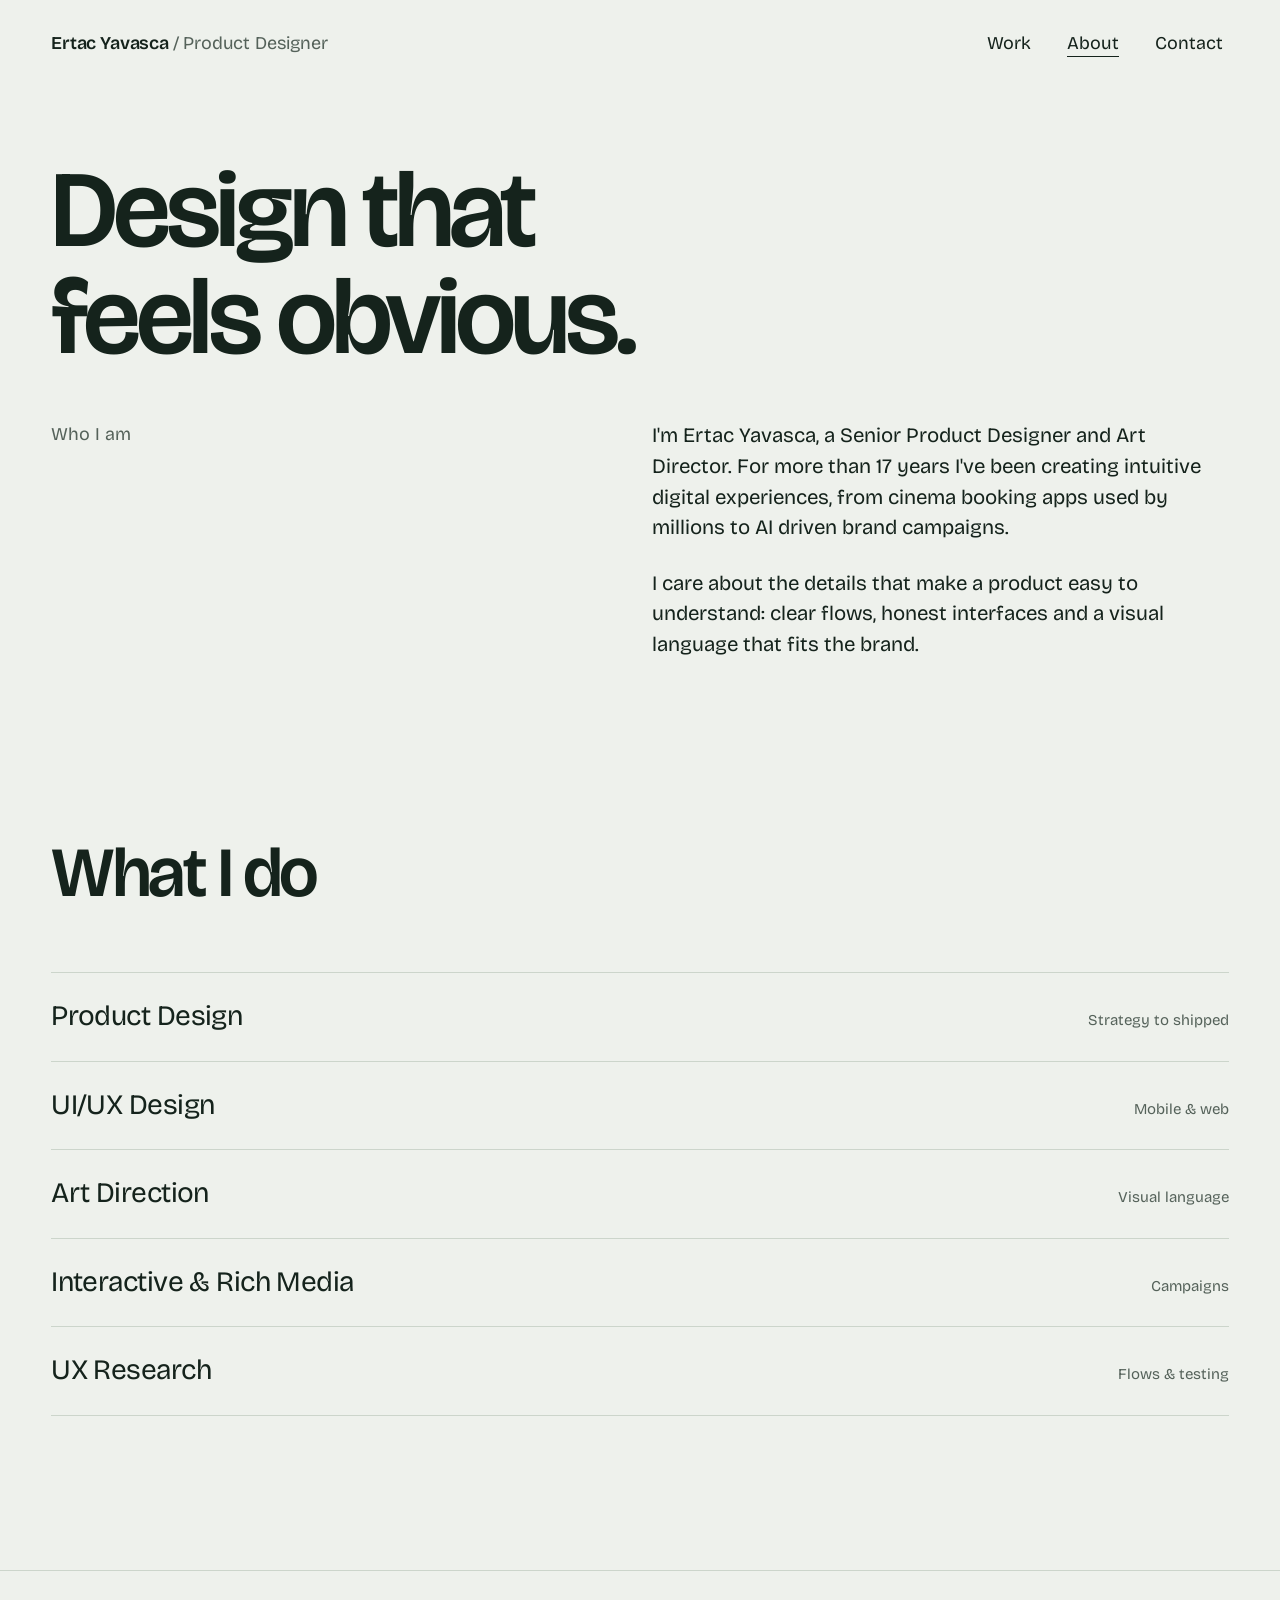
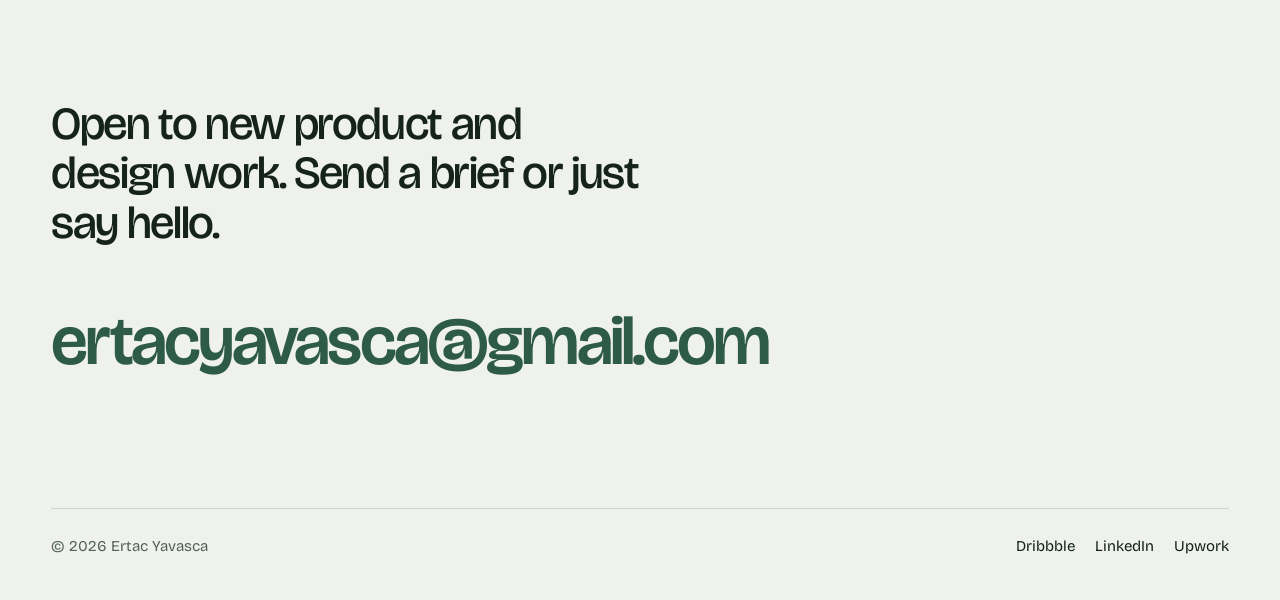
==== commit 9c5afdbf: "Refresh the visual system, add a brands section and sheet transitions Design review against the fron" ====
--- a/about.html
+++ b/about.html
@@ -7,32 +7,32 @@
   <meta name="description" content="Senior Product Designer and Art Director with 17+ years of experience.">
   <meta property="og:title" content="About, Ertac Yavasca">
   <meta property="og:description" content="Senior Product Designer and Art Director with 17+ years of experience.">
-  <meta name="theme-color" content="#f3f1ec" media="(prefers-color-scheme: light)">
-  <meta name="theme-color" content="#111110" media="(prefers-color-scheme: dark)">
+  <meta name="theme-color" content="#eef1ec" media="(prefers-color-scheme: light)">
+  <meta name="theme-color" content="#0e1712" media="(prefers-color-scheme: dark)">
   <link rel="icon" href="data:image/svg+xml,%3Csvg xmlns='http://www.w3.org/2000/svg' viewBox='0 0 32 32'%3E%3Ccircle cx='16' cy='16' r='12' fill='%232e5a48'/%3E%3C/svg%3E">
   <link rel="preconnect" href="https://fonts.googleapis.com">
   <link rel="preconnect" href="https://fonts.gstatic.com" crossorigin>
-  <link rel="stylesheet" href="https://fonts.googleapis.com/css2?family=IBM+Plex+Mono:wght@400&family=Inter+Tight:wght@400;500;600&display=swap">
+  <link rel="stylesheet" href="https://fonts.googleapis.com/css2?family=Bricolage+Grotesque:opsz,wght@12..96,300..700&display=swap">
   <link rel="stylesheet" href="assets/style.css">
   <link rel="expect" href="#contact" blocking="render">
   <script src="assets/transition.js"></script>
   <script defer src="assets/main.js"></script>
 </head>
 <body data-page="About">
+  <a class="skip-link" href="#main">Skip to content</a>
   <header class="site-header">
     <div class="wrap">
       <a class="logo" href="index.html" data-label="Home">Ertac Yavasca <span>/ Product Designer</span></a>
       <nav class="nav" aria-label="Main">
-        <a href="index.html#work">Work</a>
-        <a href="about.html" aria-current="page">About</a>
-        <a href="#contact">Contact</a>
+        <a href="index.html#work"><span>Work</span></a>
+        <a href="about.html" aria-current="page"><span>About</span></a>
+        <a href="#contact"><span>Contact</span></a>
       </nav>
     </div>
   </header>
 
-  <main>
+  <main id="main">
     <section class="project-hero wrap">
-      <p class="eyebrow">About</p>
       <h1 class="display">
         <span class="line"><span>Design that</span></span>
         <span class="line"><span>feels obvious.</span></span>
@@ -41,8 +41,8 @@
 
     <section class="section wrap" style="padding-top:0">
       <div class="split" style="margin-top:0">
-        <div class="side reveal">Who I am</div>
-        <div class="main prose reveal">
+        <div class="side">Who I am</div>
+        <div class="main prose">
           <p>I'm Ertac Yavasca, a Senior Product Designer and Art Director. For more than 17 years I've been creating intuitive digital experiences, from cinema booking apps used by millions to AI driven brand campaigns.</p>
           <p>I care about the details that make a product easy to understand: clear flows, honest interfaces and a visual language that fits the brand.</p>
         </div>
@@ -51,23 +51,22 @@
 
     <section class="section wrap" style="padding-top:0">
       <div class="section-head">
-        <h2 class="section-title reveal">What I do</h2>
+        <h2 class="section-title">What I do</h2>
       </div>
       <ul class="services">
-        <li class="reveal">Product Design <span>Strategy to shipped</span></li>
-        <li class="reveal">UI/UX Design <span>Mobile &amp; web</span></li>
-        <li class="reveal">Art Direction <span>Visual language</span></li>
-        <li class="reveal">Interactive &amp; Rich Media <span>Campaigns</span></li>
-        <li class="reveal">UX Research <span>Flows &amp; testing</span></li>
+        <li>Product Design <span>Strategy to shipped</span></li>
+        <li>UI/UX Design <span>Mobile &amp; web</span></li>
+        <li>Art Direction <span>Visual language</span></li>
+        <li>Interactive &amp; Rich Media <span>Campaigns</span></li>
+        <li>UX Research <span>Flows &amp; testing</span></li>
       </ul>
     </section>
   </main>
 
   <footer class="site-footer" id="contact">
     <div class="wrap">
-      <p class="eyebrow reveal">Contact</p>
-      <h2 class="footer-title reveal">Open to new product and design work. Send a brief or just say hello.</h2>
-      <a class="mail reveal" href="mailto:ertacyavasca@gmail.com">ertacyavasca@gmail.com <span aria-hidden="true">→</span></a>
+      <h2 class="footer-title">Open to new product and design work. Send a brief or just say hello.</h2>
+      <a class="mail" href="mailto:ertacyavasca@gmail.com">ertacyavasca@gmail.com</a>
       <div class="footer-bottom">
         <span class="muted">&copy; <span data-year>2026</span> Ertac Yavasca</span>
         <div class="socials">
--- a/assets/style.css
+++ b/assets/style.css
@@ -1,24 +1,31 @@
+/* Evergreen palette: one family of greens from paper to ink, so the accent
+   reads as part of the page rather than a sticker on it. */
 :root {
-  --bg: #f3f1ec;
-  --ink: #141414;
-  --muted: #6b6a66;
-  --line: #d9d6ce;
+  --bg: #eef1ec;
+  --ink: #15231c;
+  --muted: #55625a;
+  --line: #ccd5cb;
+  --card: #dfe5dc;
   --accent: #2e5a48;
-  --card: #e8e5de;
-  --mono: "IBM Plex Mono", ui-monospace, "SFMono-Regular", Menlo, monospace;
+  --on-accent: #eef1ec;
+  --stage: #0b130f;
+  --font: "Bricolage Grotesque", system-ui, -apple-system, "Segoe UI", sans-serif;
   --gutter: clamp(16px, 4vw, 56px);
+  --radius: 16px;
   --ease: cubic-bezier(0.76, 0, 0.24, 1);
   --ease-out: cubic-bezier(0.22, 1, 0.36, 1);
 }
 
 @media (prefers-color-scheme: dark) {
   :root {
-    --bg: #111110;
-    --ink: #f0eee9;
-    --muted: #9a9892;
-    --line: #2a2926;
-    --card: #1c1b19;
+    --bg: #0e1712;
+    --ink: #e4ebe5;
+    --muted: #98a89e;
+    --line: #24342b;
+    --card: #16231b;
     --accent: #8dbba4;
+    --on-accent: #0e1712;
+    --stage: #030504;
   }
 }
 
@@ -36,8 +43,8 @@
   margin: 0;
   background: var(--bg);
   color: var(--ink);
-  font-family: "Inter Tight", system-ui, -apple-system, "Segoe UI", sans-serif;
-  font-size: 17px;
+  font-family: var(--font);
+  font-size: 18px;
   line-height: 1.55;
   -webkit-font-smoothing: antialiased;
   overflow-x: hidden;
@@ -54,9 +61,15 @@
   text-decoration: none;
 }
 
+:focus-visible {
+  outline: 2px solid var(--accent);
+  outline-offset: 3px;
+  border-radius: 2px;
+}
+
 ::selection {
   background: var(--accent);
-  color: var(--bg);
+  color: var(--on-accent);
 }
 
 .wrap {
@@ -65,13 +78,36 @@
   margin-inline: auto;
 }
 
+.skip-link {
+  position: absolute;
+  left: var(--gutter);
+  top: 12px;
+  z-index: 50;
+  padding: 10px 16px;
+  border-radius: 8px;
+  background: var(--ink);
+  color: var(--bg);
+  transform: translateY(-200%);
+}
+
+.skip-link:focus-visible {
+  transform: none;
+}
+
+/* Small supporting text: sentence case, set in the body face */
+.label {
+  font-size: 15px;
+  color: var(--muted);
+  margin: 0 0 20px;
+}
+
 /* Header */
 
 .site-header {
   position: absolute;
   inset: 0 0 auto 0;
   z-index: 20;
-  padding-block: 28px;
+  padding-block: 20px;
 }
 
 .site-header .wrap {
@@ -84,6 +120,7 @@
 .logo {
   font-weight: 600;
   letter-spacing: -0.01em;
+  padding-block: 10px;
 }
 
 .logo span {
@@ -93,15 +130,19 @@
 
 .nav {
   display: flex;
-  gap: clamp(16px, 3vw, 36px);
-}
-
-.nav a,
+  gap: clamp(8px, 2vw, 24px);
+}
+
+.nav a {
+  padding: 10px 6px;
+}
+
+.nav a span,
 .link-line {
   position: relative;
 }
 
-.nav a::after,
+.nav a span::after,
 .link-line::after {
   content: "";
   position: absolute;
@@ -115,34 +156,26 @@
   transition: transform 0.5s var(--ease-out);
 }
 
-.nav a:hover::after,
-.nav a[aria-current="page"]::after,
+.nav a:hover span::after,
+.nav a[aria-current="page"] span::after,
 .link-line:hover::after {
   transform: scaleX(1);
   transform-origin: left;
 }
 
-/* Hero */
+/* Hero: the one orchestrated entrance on the site */
 
 .hero {
   padding-block: clamp(150px, 20vw, 240px) clamp(64px, 8vw, 112px);
 }
 
-.eyebrow {
-  font-family: var(--mono);
-  font-size: 13px;
-  letter-spacing: 0.02em;
-  text-transform: uppercase;
-  color: var(--muted);
-  margin: 0 0 24px;
-}
-
 .hero-title {
-  font-size: clamp(40px, 7.2vw, 118px);
-  line-height: 0.98;
-  letter-spacing: -0.045em;
-  font-weight: 500;
-  max-width: 16ch;
+  font-size: clamp(44px, 7.6vw, 128px);
+  line-height: 0.96;
+  letter-spacing: -0.035em;
+  font-weight: 600;
+  font-variation-settings: "opsz" 96;
+  max-width: 15ch;
   margin: 0;
   clip-path: inset(0 0 100% 0);
   transform: translateY(24px);
@@ -171,12 +204,9 @@
 
 .spec dt,
 .facts dt {
-  font-family: var(--mono);
-  font-size: 12px;
-  letter-spacing: 0.02em;
-  text-transform: uppercase;
-  color: var(--muted);
-  margin-bottom: 8px;
+  font-size: 15px;
+  color: var(--muted);
+  margin-bottom: 6px;
 }
 
 .spec dd {
@@ -190,6 +220,7 @@
   width: 8px;
   height: 8px;
   margin-right: 8px;
+  border-radius: 50%;
   vertical-align: 0.1em;
   background: var(--accent);
 }
@@ -197,10 +228,11 @@
 /* Project and about heading (lines rise in once the page is ready) */
 
 .display {
-  font-size: clamp(56px, 13.5vw, 230px);
-  line-height: 0.88;
-  letter-spacing: -0.055em;
-  font-weight: 500;
+  font-size: clamp(56px, 12vw, 200px);
+  line-height: 0.9;
+  letter-spacing: -0.045em;
+  font-weight: 600;
+  font-variation-settings: "opsz" 96;
   margin: 0;
 }
 
@@ -232,6 +264,7 @@
 
 .section-head {
   display: flex;
+  flex-wrap: wrap;
   justify-content: space-between;
   align-items: baseline;
   gap: 24px;
@@ -239,22 +272,17 @@
 }
 
 .section-title {
-  font-size: clamp(36px, 6vw, 88px);
-  line-height: 0.95;
-  letter-spacing: -0.04em;
-  font-weight: 500;
+  font-size: clamp(36px, 5.5vw, 80px);
+  line-height: 0.98;
+  letter-spacing: -0.035em;
+  font-weight: 600;
+  font-variation-settings: "opsz" 96;
   margin: 0;
 }
 
 .count {
-  font-family: var(--mono);
-  font-size: 13px;
-  text-transform: uppercase;
-  color: var(--muted);
-}
-
-.section-head {
-  flex-wrap: wrap;
+  font-size: 15px;
+  color: var(--muted);
 }
 
 /* Work grid: on hover the card lifts, the image eases in,
@@ -269,7 +297,7 @@
 .work-card .thumb {
   position: relative;
   aspect-ratio: 4 / 3;
-  border-radius: 16px;
+  border-radius: var(--radius);
   background: var(--card);
   transition: box-shadow 0.6s var(--ease-out);
 }
@@ -279,8 +307,8 @@
 .work-card .media {
   position: absolute;
   inset: 0;
-  -webkit-clip-path: inset(0 round 16px);
-  clip-path: inset(0 round 16px);
+  -webkit-clip-path: inset(0 round var(--radius));
+  clip-path: inset(0 round var(--radius));
 }
 
 .work-card .media img {
@@ -309,16 +337,13 @@
   position: absolute;
   left: 16px;
   bottom: 16px;
-  display: inline-flex;
-  align-items: center;
-  gap: 10px;
   padding: 10px 16px;
   border-radius: 999px;
-  background: rgba(20, 20, 20, 0.45);
+  background: rgba(11, 19, 15, 0.45);
   -webkit-backdrop-filter: blur(14px) saturate(1.4);
   backdrop-filter: blur(14px) saturate(1.4);
   color: #fff;
-  font-size: 14px;
+  font-size: 15px;
   font-weight: 500;
   opacity: 0;
   translate: 0 12px;
@@ -326,23 +351,13 @@
   pointer-events: none;
 }
 
-.work-card .pill span {
-  transition: translate 0.5s 0.1s var(--ease-out);
-  translate: -4px 0;
-}
-
-.work-meta .index {
-  transition: color 0.4s var(--ease-out);
-}
-
 @media (hover: hover) {
   .work-card:hover .thumb {
-    box-shadow: 0 24px 48px -28px rgba(20, 20, 20, 0.45);
+    box-shadow: 0 24px 48px -28px rgba(11, 19, 15, 0.5);
   }
 
   .work-card:hover .media img {
     transform: scale(1.05);
-    filter: saturate(1.1);
   }
 
   .work-card:hover .media::after,
@@ -354,14 +369,6 @@
     translate: 0 0;
   }
 
-  .work-card:hover .pill span {
-    translate: 0 0;
-  }
-
-  .work-card:hover .index {
-    color: var(--accent);
-  }
-
   .work-grid:hover .work-card:not(:hover) .media img {
     filter: saturate(0.6);
   }
@@ -382,21 +389,16 @@
 }
 
 .work-meta {
-  display: grid;
-  grid-template-columns: auto 1fr auto;
+  display: flex;
+  flex-wrap: wrap;
+  justify-content: space-between;
   align-items: baseline;
-  gap: 16px;
-  margin-top: 22px;
-}
-
-.work-meta .index {
-  font-family: var(--mono);
-  font-size: 13px;
-  color: var(--muted);
+  gap: 4px 16px;
+  margin-top: 20px;
 }
 
 .work-meta h3 {
-  font-size: clamp(20px, 2vw, 28px);
+  font-size: clamp(22px, 2vw, 28px);
   font-weight: 500;
   letter-spacing: -0.02em;
   line-height: 1.15;
@@ -406,24 +408,110 @@
 .work-meta p {
   margin: 0;
   color: var(--muted);
-  white-space: nowrap;
-  font-size: 15px;
+  font-size: 15px;
+}
+
+/* Brands: each name is set in type; hovering a linked brand pushes the
+   variable weight up and floods the cell with the accent. */
+
+.brand-grid {
+  list-style: none;
+  margin: 0;
+  padding: 0;
+  display: grid;
+  grid-template-columns: repeat(auto-fill, minmax(min(100%, 340px), 1fr));
+  border-top: 1px solid var(--line);
+  border-left: 1px solid var(--line);
+}
+
+.brand-grid > li {
+  border-right: 1px solid var(--line);
+  border-bottom: 1px solid var(--line);
+}
+
+.brand {
+  position: relative;
+  display: flex;
+  flex-direction: column;
+  justify-content: space-between;
+  gap: 48px;
+  min-height: clamp(200px, 22vw, 300px);
+  height: 100%;
+  padding: clamp(20px, 2.4vw, 32px);
+  isolation: isolate;
+  transition: color 0.45s var(--ease-out);
+}
+
+.brand::before {
+  content: "";
+  position: absolute;
+  inset: 0;
+  z-index: -1;
+  background: var(--accent);
+  clip-path: inset(100% 0 0 0);
+  transition: clip-path 0.6s var(--ease);
+}
+
+.brand-sector {
+  font-size: 15px;
+  color: var(--muted);
+  transition: color 0.45s var(--ease-out);
+}
+
+.brand-name {
+  font-size: clamp(34px, 3.6vw, 56px);
+  line-height: 1;
+  letter-spacing: -0.03em;
+  font-weight: 400;
+  font-variation-settings: "opsz" 96;
+  transition: font-weight 0.6s var(--ease-out), letter-spacing 0.6s var(--ease-out);
+}
+
+.brand-work {
+  display: block;
+  margin-top: 12px;
+  font-size: 15px;
+  color: var(--muted);
+  transition: color 0.45s var(--ease-out);
+}
+
+a.brand:hover,
+a.brand:focus-visible {
+  color: var(--on-accent);
+}
+
+a.brand:hover::before,
+a.brand:focus-visible::before {
+  clip-path: inset(0 0 0 0);
+}
+
+a.brand:hover .brand-name,
+a.brand:focus-visible .brand-name {
+  font-weight: 700;
+  letter-spacing: -0.04em;
+}
+
+a.brand:hover .brand-sector,
+a.brand:hover .brand-work,
+a.brand:focus-visible .brand-sector,
+a.brand:focus-visible .brand-work {
+  color: var(--on-accent);
+}
+
+a.brand:focus-visible {
+  outline-offset: -4px;
 }
 
 /* About teaser and page */
 
 .statement {
-  font-size: clamp(28px, 4.4vw, 64px);
+  font-size: clamp(30px, 4.2vw, 60px);
   line-height: 1.08;
-  letter-spacing: -0.035em;
+  letter-spacing: -0.03em;
   font-weight: 500;
-  margin: 0;
-  max-width: 18ch;
-}
-
-.statement em {
-  font-style: normal;
-  color: var(--muted);
+  font-variation-settings: "opsz" 96;
+  margin: 0;
+  max-width: 20ch;
 }
 
 .split {
@@ -440,6 +528,7 @@
 
 .split > .main {
   grid-column: 7 / span 6;
+  max-width: 62ch;
 }
 
 .split p {
@@ -455,11 +544,13 @@
 
 .services li {
   display: flex;
+  flex-wrap: wrap;
   justify-content: space-between;
-  gap: 16px;
+  align-items: baseline;
+  gap: 4px 16px;
   padding: 22px 0;
   border-bottom: 1px solid var(--line);
-  font-size: clamp(20px, 2.2vw, 30px);
+  font-size: clamp(22px, 2.2vw, 30px);
   letter-spacing: -0.02em;
 }
 
@@ -474,27 +565,19 @@
 .btn {
   display: inline-flex;
   align-items: center;
-  gap: 12px;
-  padding: 14px 20px;
-  border-radius: 6px;
+  min-height: 48px;
+  padding: 12px 22px;
+  border-radius: 999px;
   border: 1px solid var(--ink);
   font-weight: 500;
   transition: background-color 0.2s, color 0.2s;
 }
 
-.btn span {
-  transition: translate 0.35s var(--ease-out);
-}
-
 .btn:hover {
   background: var(--ink);
   color: var(--bg);
 }
 
-.btn:hover span {
-  translate: 4px 0;
-}
-
 /* Footer / contact */
 
 .site-footer {
@@ -503,22 +586,23 @@
 }
 
 .footer-title {
-  font-size: clamp(28px, 4vw, 56px);
+  font-size: clamp(28px, 3.6vw, 52px);
   line-height: 1.08;
-  letter-spacing: -0.035em;
+  letter-spacing: -0.03em;
   font-weight: 500;
-  max-width: 20ch;
+  font-variation-settings: "opsz" 96;
+  max-width: 22ch;
   margin: 0;
 }
 
 .mail {
-  display: inline-flex;
-  align-items: baseline;
-  gap: 0.3em;
+  display: inline-block;
   margin-top: clamp(32px, 5vw, 56px);
-  font-size: clamp(24px, 5.4vw, 80px);
+  font-size: clamp(26px, 5.4vw, 84px);
+  line-height: 1.1;
   letter-spacing: -0.04em;
-  font-weight: 500;
+  font-weight: 600;
+  font-variation-settings: "opsz" 96;
   color: var(--accent);
   background: linear-gradient(currentColor, currentColor) 0 100% / 0 2px no-repeat;
   transition: background-size 0.6s var(--ease-out);
@@ -529,21 +613,14 @@
   background-size: 100% 2px;
 }
 
-.mail span {
-  transition: translate 0.35s var(--ease-out);
-}
-
-.mail:hover span {
-  translate: 0.15em 0;
-}
-
 .footer-bottom {
   display: flex;
   flex-wrap: wrap;
   justify-content: space-between;
-  gap: 16px 32px;
+  align-items: center;
+  gap: 8px 32px;
   margin-top: clamp(64px, 10vw, 140px);
-  padding-top: 24px;
+  padding-top: 16px;
   border-top: 1px solid var(--line);
   font-size: 15px;
 }
@@ -551,7 +628,11 @@
 .footer-bottom .socials {
   display: flex;
   flex-wrap: wrap;
-  gap: 12px 28px;
+  gap: 0 20px;
+}
+
+.footer-bottom .socials a {
+  padding-block: 10px;
 }
 
 .footer-bottom .muted {
@@ -574,9 +655,8 @@
   grid-template-columns: repeat(4, 1fr);
   gap: 24px;
   margin-top: clamp(40px, 6vw, 72px);
-  padding-top: 24px;
+  padding-top: 20px;
   border-top: 1px solid var(--line);
-  font-size: 15px;
 }
 
 .facts dd {
@@ -584,7 +664,7 @@
 }
 
 .cover {
-  border-radius: 16px;
+  border-radius: var(--radius);
   overflow: hidden;
   background: var(--card);
 }
@@ -594,17 +674,15 @@
 }
 
 .prose {
-  font-size: clamp(19px, 1.7vw, 24px);
-  line-height: 1.45;
-  letter-spacing: -0.01em;
+  font-size: clamp(19px, 1.6vw, 22px);
+  line-height: 1.5;
 }
 
 .prose h2 {
   font-size: 15px;
-  letter-spacing: 0;
   font-weight: 500;
   color: var(--muted);
-  margin: 0 0 12px;
+  margin: 0 0 10px;
 }
 
 .prose p {
@@ -618,7 +696,7 @@
 
 .gallery figure {
   margin: 0;
-  border-radius: 16px;
+  border-radius: var(--radius);
   overflow: hidden;
   background: var(--card);
 }
@@ -647,10 +725,8 @@
 
 .next-project small {
   display: block;
-  font-family: var(--mono);
-  text-transform: uppercase;
-  color: var(--muted);
-  font-size: 13px;
+  color: var(--muted);
+  font-size: 15px;
   margin-bottom: 16px;
 }
 
@@ -658,52 +734,57 @@
   display: inline-block;
   font-size: clamp(40px, 8vw, 120px);
   line-height: 0.95;
-  letter-spacing: -0.05em;
-  font-weight: 500;
-  transition: transform 0.6s var(--ease-out), color 0.4s;
+  letter-spacing: -0.045em;
+  font-weight: 600;
+  font-variation-settings: "opsz" 96;
+  transition: color 0.4s;
 }
 
 .next-project:hover strong {
   color: var(--accent);
-  transform: translateX(12px);
-}
-
-/* Scroll reveal */
-
-.reveal {
-  opacity: 0;
-  transform: translateY(40px);
-  transition: opacity 1s var(--ease-out), transform 1s var(--ease-out);
-}
-
-.reveal.in {
-  opacity: 1;
-  transform: none;
-}
-
-/* Page transitions: cross-document View Transitions. The old page sinks
-   and blurs away, the new one rises into focus, the header stays put and a
-   clicked project thumbnail grows into that project's cover. Browsers
-   without support simply navigate. */
+}
+
+/* Page transitions: cross-document View Transitions staged as sheets.
+   Going deeper, the current page recedes into the dark stage while the
+   next one slides up over it; going back, the top sheet drops away and
+   the page underneath comes forward. A clicked project card still grows
+   into that project's cover. transition.js sets data-vt="back". */
 
 @view-transition {
   navigation: auto;
 }
 
-.site-header {
-  view-transition-name: site-header;
+::view-transition {
+  background: var(--stage);
+}
+
+::view-transition-old(root),
+::view-transition-new(root) {
+  mix-blend-mode: normal;
+  animation-duration: 0.85s;
+  animation-timing-function: var(--ease);
+  animation-fill-mode: both;
 }
 
 ::view-transition-old(root) {
-  animation: page-out 0.4s var(--ease) both;
+  animation-name: sheet-recede;
 }
 
 ::view-transition-new(root) {
-  animation: page-in 0.7s 0.1s var(--ease-out) both;
+  animation-name: sheet-rise;
+}
+
+html[data-vt="back"]::view-transition-old(root) {
+  z-index: 1;
+  animation-name: sheet-drop;
+}
+
+html[data-vt="back"]::view-transition-new(root) {
+  animation-name: sheet-return;
 }
 
 ::view-transition-group(project-cover) {
-  animation-duration: 0.75s;
+  animation-duration: 0.85s;
   animation-timing-function: var(--ease);
 }
 
@@ -711,30 +792,57 @@
 ::view-transition-new(project-cover) {
   height: 100%;
   object-fit: cover;
-  animation-duration: 0.75s;
-}
-
-@keyframes page-out {
+  animation-duration: 0.85s;
+}
+
+@keyframes sheet-recede {
+  from {
+    clip-path: inset(0 round 0);
+  }
   to {
-    opacity: 0;
-    transform: scale(0.97);
-    filter: blur(8px);
-  }
-}
-
-@keyframes page-in {
+    transform: translateY(-2%) scale(0.9);
+    clip-path: inset(0 round 28px);
+    filter: brightness(0.55);
+  }
+}
+
+@keyframes sheet-rise {
   from {
-    opacity: 0;
-    transform: translateY(32px);
-    filter: blur(10px);
+    transform: translateY(100%);
+    clip-path: inset(0 round 28px 28px 0 0);
+  }
+  to {
+    transform: none;
+    clip-path: inset(0 round 0);
+  }
+}
+
+@keyframes sheet-drop {
+  from {
+    clip-path: inset(0 round 0);
+  }
+  to {
+    transform: translateY(100%);
+    clip-path: inset(0 round 28px 28px 0 0);
+  }
+}
+
+@keyframes sheet-return {
+  from {
+    transform: translateY(-2%) scale(0.9);
+    clip-path: inset(0 round 28px);
+    filter: brightness(0.55);
+  }
+  to {
+    transform: none;
+    clip-path: inset(0 round 0);
+    filter: none;
   }
 }
 
 /* Responsive */
 
 @media (max-width: 860px) {
-  .hero-foot .role,
-  .hero-foot .lede,
   .split > .side,
   .split > .main {
     grid-column: 1 / -1;
@@ -745,28 +853,15 @@
     grid-template-columns: 1fr;
   }
 
-  .facts {
-    grid-template-columns: repeat(2, 1fr);
-  }
-
+  .facts,
   .spec {
     grid-template-columns: repeat(2, 1fr);
   }
-
 }
 
 @media (max-width: 520px) {
   .site-header .logo span {
     display: none;
-  }
-
-  .work-meta {
-    grid-template-columns: auto 1fr;
-    row-gap: 2px;
-  }
-
-  .work-meta p {
-    grid-column: 2;
   }
 }
 
@@ -784,9 +879,9 @@
     transition-duration: 0.01ms !important;
   }
 
-  .reveal,
   .display .line > span,
-  .hero-title {
+  .hero-title,
+  .spec {
     opacity: 1;
     transform: none;
     clip-path: none;
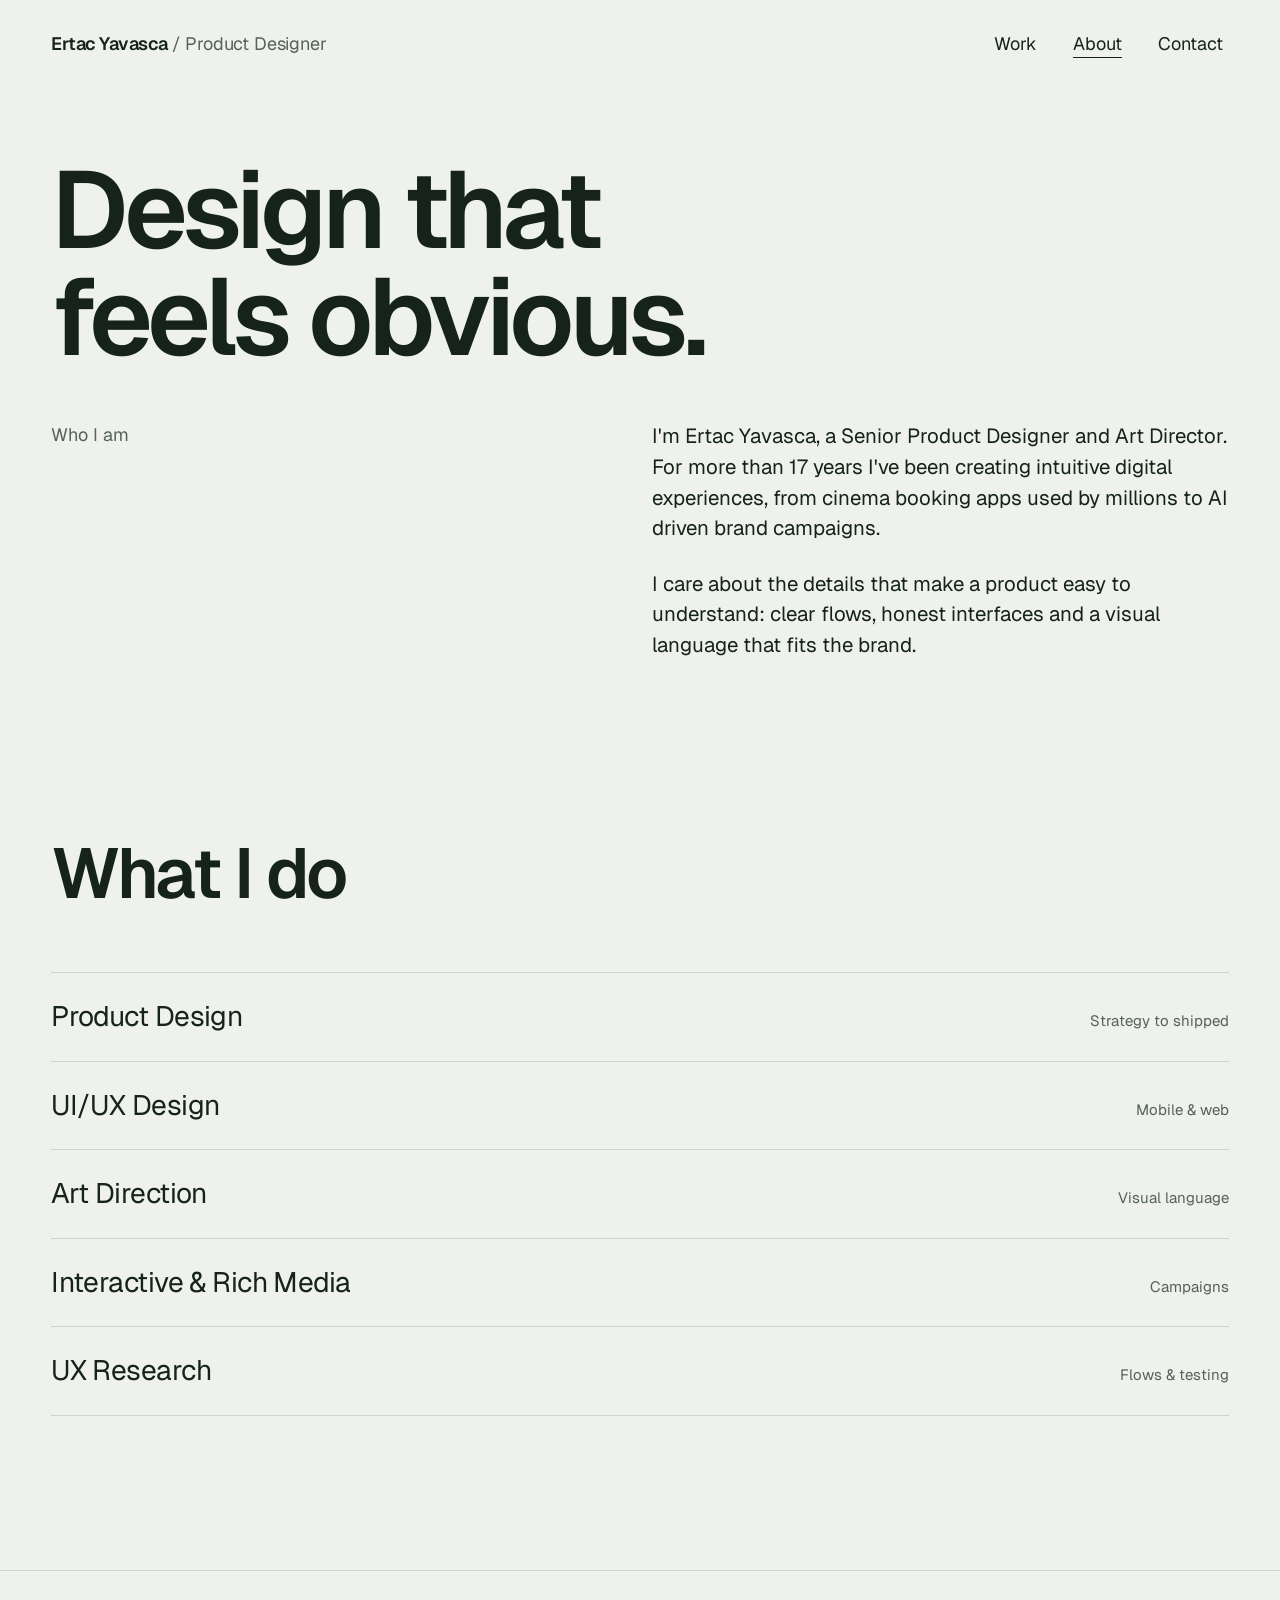
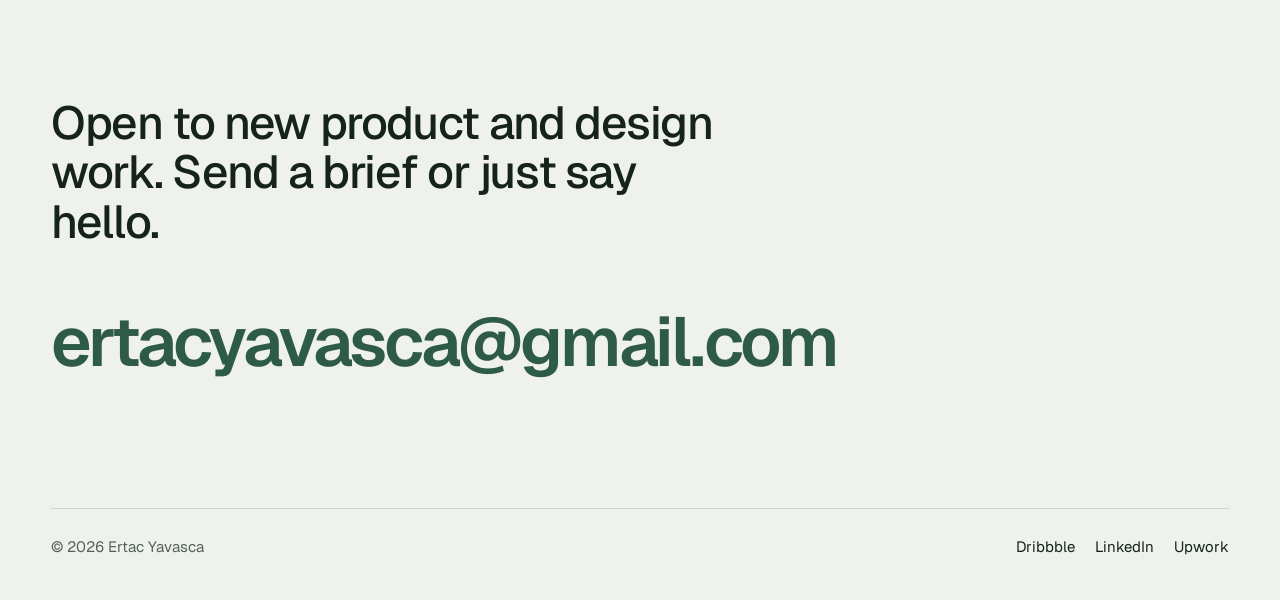
==== commit 8cd4025c: "Switch to Geist, add a logo strip, testimonials and an Upwork band - Type: Geist replaces Bricolage " ====
--- a/about.html
+++ b/about.html
@@ -12,7 +12,7 @@
   <link rel="icon" href="data:image/svg+xml,%3Csvg xmlns='http://www.w3.org/2000/svg' viewBox='0 0 32 32'%3E%3Ccircle cx='16' cy='16' r='12' fill='%232e5a48'/%3E%3C/svg%3E">
   <link rel="preconnect" href="https://fonts.googleapis.com">
   <link rel="preconnect" href="https://fonts.gstatic.com" crossorigin>
-  <link rel="stylesheet" href="https://fonts.googleapis.com/css2?family=Bricolage+Grotesque:opsz,wght@12..96,300..700&display=swap">
+  <link rel="stylesheet" href="https://fonts.googleapis.com/css2?family=Geist:wght@300..700&display=swap">
   <link rel="stylesheet" href="assets/style.css">
   <link rel="expect" href="#contact" blocking="render">
   <script src="assets/transition.js"></script>
--- a/assets/style.css
+++ b/assets/style.css
@@ -9,7 +9,7 @@
   --accent: #2e5a48;
   --on-accent: #eef1ec;
   --stage: #0b130f;
-  --font: "Bricolage Grotesque", system-ui, -apple-system, "Segoe UI", sans-serif;
+  --font: "Geist", system-ui, -apple-system, "Segoe UI", sans-serif;
   --gutter: clamp(16px, 4vw, 56px);
   --radius: 16px;
   --ease: cubic-bezier(0.76, 0, 0.24, 1);
@@ -174,7 +174,6 @@
   line-height: 0.96;
   letter-spacing: -0.035em;
   font-weight: 600;
-  font-variation-settings: "opsz" 96;
   max-width: 15ch;
   margin: 0;
   clip-path: inset(0 0 100% 0);
@@ -232,7 +231,6 @@
   line-height: 0.9;
   letter-spacing: -0.045em;
   font-weight: 600;
-  font-variation-settings: "opsz" 96;
   margin: 0;
 }
 
@@ -276,7 +274,6 @@
   line-height: 0.98;
   letter-spacing: -0.035em;
   font-weight: 600;
-  font-variation-settings: "opsz" 96;
   margin: 0;
 }
 
@@ -411,95 +408,229 @@
   font-size: 15px;
 }
 
-/* Brands: each name is set in type; hovering a linked brand pushes the
-   variable weight up and floods the cell with the accent. */
-
-.brand-grid {
+/* Brands: a compact strip of logos drifting left. main.js repeats the set
+   until it is wider than the strip and appends a hidden copy so the loop is
+   seamless. Logos render as ink silhouettes and regain colour on hover. */
+
+.brands {
+  padding-block: 0 clamp(56px, 8vw, 96px);
+}
+
+.brands-title {
+  font-size: 15px;
+  color: var(--muted);
+  margin: 0 0 20px;
+}
+
+.marquee {
+  overflow: hidden;
+  -webkit-mask-image: linear-gradient(90deg, transparent, #000 8%, #000 92%, transparent);
+  mask-image: linear-gradient(90deg, transparent, #000 8%, #000 92%, transparent);
+}
+
+.marquee-track {
+  display: flex;
+  width: max-content;
   list-style: none;
   margin: 0;
   padding: 0;
+}
+
+.marquee.is-running .marquee-track {
+  animation: marquee var(--marquee-duration, 30s) linear infinite;
+}
+
+.marquee:hover .marquee-track {
+  animation-play-state: paused;
+}
+
+.marquee-track li {
+  display: flex;
+  align-items: center;
+  height: 72px;
+  padding-inline: clamp(24px, 3.5vw, 48px);
+}
+
+.marquee-track img {
+  height: 30px;
+  width: auto;
+  filter: grayscale(1) brightness(0);
+  opacity: 0.7;
+  transition: filter 0.4s var(--ease-out), opacity 0.4s var(--ease-out);
+}
+
+.marquee-track li:hover img {
+  filter: none;
+  opacity: 1;
+}
+
+@media (prefers-color-scheme: dark) {
+  .marquee-track img {
+    filter: grayscale(1) brightness(0) invert(1);
+  }
+}
+
+@keyframes marquee {
+  to {
+    transform: translateX(-50%);
+  }
+}
+
+/* Testimonials: one quote at a time; the client names on the side are
+   tabs that switch it. */
+
+.quotes {
   display: grid;
-  grid-template-columns: repeat(auto-fill, minmax(min(100%, 340px), 1fr));
+  grid-template-columns: repeat(12, 1fr);
+  gap: 24px;
+  align-items: start;
+}
+
+.quote {
+  grid-column: 1 / span 8;
+  grid-row: 1;
+  margin: 0;
+}
+
+.quote[hidden] {
+  display: none;
+}
+
+.quote blockquote {
+  margin: 0;
+}
+
+.quote p {
+  font-size: clamp(24px, 2.6vw, 36px);
+  line-height: 1.25;
+  letter-spacing: -0.02em;
+  font-weight: 500;
+  max-width: 30ch;
+  margin: 0;
+}
+
+.quote.is-entering p {
+  animation: quote-in 0.5s var(--ease-out) both;
+}
+
+@keyframes quote-in {
+  from {
+    opacity: 0;
+    transform: translateY(8px);
+  }
+}
+
+.quote-list {
+  grid-column: 10 / span 3;
+  grid-row: 1;
+  display: flex;
+  flex-direction: column;
   border-top: 1px solid var(--line);
-  border-left: 1px solid var(--line);
-}
-
-.brand-grid > li {
-  border-right: 1px solid var(--line);
+}
+
+.quote-tab {
+  display: flex;
+  flex-direction: column;
+  gap: 2px;
+  padding: 14px 0 14px 16px;
+  border: 0;
   border-bottom: 1px solid var(--line);
-}
-
-.brand {
-  position: relative;
+  border-left: 2px solid transparent;
+  background: none;
+  color: var(--muted);
+  font: inherit;
+  text-align: left;
+  cursor: pointer;
+  transition: color 0.3s, border-color 0.3s;
+}
+
+.quote-tab:hover {
+  color: var(--ink);
+}
+
+.quote-tab[aria-selected="true"] {
+  color: var(--ink);
+  border-left-color: var(--accent);
+}
+
+.quote-name {
+  font-weight: 500;
+}
+
+.quote-role {
+  font-size: 15px;
+  color: var(--muted);
+}
+
+/* Upwork: one quiet band that links to the profile */
+
+.upwork {
+  display: grid;
+  grid-template-columns: auto 1fr auto;
+  align-items: center;
+  gap: 16px 40px;
+  padding: clamp(24px, 3vw, 36px) clamp(20px, 3vw, 40px);
+  border: 1px solid var(--line);
+  border-radius: var(--radius);
+  transition: background-color 0.3s, border-color 0.3s;
+}
+
+.upwork:hover {
+  background: var(--card);
+  border-color: var(--card);
+}
+
+.upwork-badge {
+  display: inline-flex;
+  align-items: center;
+  gap: 8px;
+  padding: 8px 14px;
+  border-radius: 999px;
+  background: var(--accent);
+  color: var(--on-accent);
+  font-size: 15px;
+  font-weight: 500;
+  white-space: nowrap;
+}
+
+.upwork-badge svg {
+  width: 16px;
+  height: 16px;
+  fill: currentColor;
+}
+
+.upwork-text {
   display: flex;
   flex-direction: column;
-  justify-content: space-between;
-  gap: 48px;
-  min-height: clamp(200px, 22vw, 300px);
-  height: 100%;
-  padding: clamp(20px, 2.4vw, 32px);
-  isolation: isolate;
-  transition: color 0.45s var(--ease-out);
-}
-
-.brand::before {
-  content: "";
-  position: absolute;
-  inset: 0;
-  z-index: -1;
-  background: var(--accent);
-  clip-path: inset(100% 0 0 0);
-  transition: clip-path 0.6s var(--ease);
-}
-
-.brand-sector {
-  font-size: 15px;
-  color: var(--muted);
-  transition: color 0.45s var(--ease-out);
-}
-
-.brand-name {
-  font-size: clamp(34px, 3.6vw, 56px);
-  line-height: 1;
-  letter-spacing: -0.03em;
-  font-weight: 400;
-  font-variation-settings: "opsz" 96;
-  transition: font-weight 0.6s var(--ease-out), letter-spacing 0.6s var(--ease-out);
-}
-
-.brand-work {
-  display: block;
-  margin-top: 12px;
-  font-size: 15px;
-  color: var(--muted);
-  transition: color 0.45s var(--ease-out);
-}
-
-a.brand:hover,
-a.brand:focus-visible {
-  color: var(--on-accent);
-}
-
-a.brand:hover::before,
-a.brand:focus-visible::before {
-  clip-path: inset(0 0 0 0);
-}
-
-a.brand:hover .brand-name,
-a.brand:focus-visible .brand-name {
-  font-weight: 700;
-  letter-spacing: -0.04em;
-}
-
-a.brand:hover .brand-sector,
-a.brand:hover .brand-work,
-a.brand:focus-visible .brand-sector,
-a.brand:focus-visible .brand-work {
-  color: var(--on-accent);
-}
-
-a.brand:focus-visible {
-  outline-offset: -4px;
+  gap: 2px;
+}
+
+.upwork-title {
+  font-size: clamp(20px, 2vw, 26px);
+  font-weight: 500;
+  letter-spacing: -0.02em;
+}
+
+.upwork-note {
+  font-size: 15px;
+  color: var(--muted);
+}
+
+.upwork-cta {
+  display: inline-flex;
+  align-items: center;
+  min-height: 48px;
+  padding: 12px 22px;
+  border-radius: 999px;
+  border: 1px solid var(--ink);
+  font-weight: 500;
+  white-space: nowrap;
+  transition: background-color 0.2s, color 0.2s;
+}
+
+.upwork:hover .upwork-cta {
+  background: var(--ink);
+  color: var(--bg);
 }
 
 /* About teaser and page */
@@ -509,7 +640,6 @@
   line-height: 1.08;
   letter-spacing: -0.03em;
   font-weight: 500;
-  font-variation-settings: "opsz" 96;
   margin: 0;
   max-width: 20ch;
 }
@@ -590,7 +720,6 @@
   line-height: 1.08;
   letter-spacing: -0.03em;
   font-weight: 500;
-  font-variation-settings: "opsz" 96;
   max-width: 22ch;
   margin: 0;
 }
@@ -602,7 +731,6 @@
   line-height: 1.1;
   letter-spacing: -0.04em;
   font-weight: 600;
-  font-variation-settings: "opsz" 96;
   color: var(--accent);
   background: linear-gradient(currentColor, currentColor) 0 100% / 0 2px no-repeat;
   transition: background-size 0.6s var(--ease-out);
@@ -736,7 +864,6 @@
   line-height: 0.95;
   letter-spacing: -0.045em;
   font-weight: 600;
-  font-variation-settings: "opsz" 96;
   transition: color 0.4s;
 }
 
@@ -857,6 +984,40 @@
   .spec {
     grid-template-columns: repeat(2, 1fr);
   }
+
+  .quote,
+  .quote-list {
+    grid-column: 1 / -1;
+  }
+
+  .quote {
+    grid-row: 2;
+  }
+
+  .quote-list {
+    order: -1;
+    flex-direction: row;
+    overflow-x: auto;
+    border-top: 0;
+    border-bottom: 1px solid var(--line);
+  }
+
+  .quote-tab {
+    flex: 0 0 auto;
+    padding: 10px 16px 12px 0;
+    margin-right: 16px;
+    border: 0;
+    border-bottom: 2px solid transparent;
+  }
+
+  .quote-tab[aria-selected="true"] {
+    border-bottom-color: var(--accent);
+  }
+
+  .upwork {
+    grid-template-columns: 1fr;
+    justify-items: start;
+  }
 }
 
 @media (max-width: 520px) {
@@ -877,6 +1038,12 @@
   *::after {
     animation: none !important;
     transition-duration: 0.01ms !important;
+  }
+
+  .marquee-track {
+    flex-wrap: wrap;
+    justify-content: center;
+    width: auto;
   }
 
   .display .line > span,
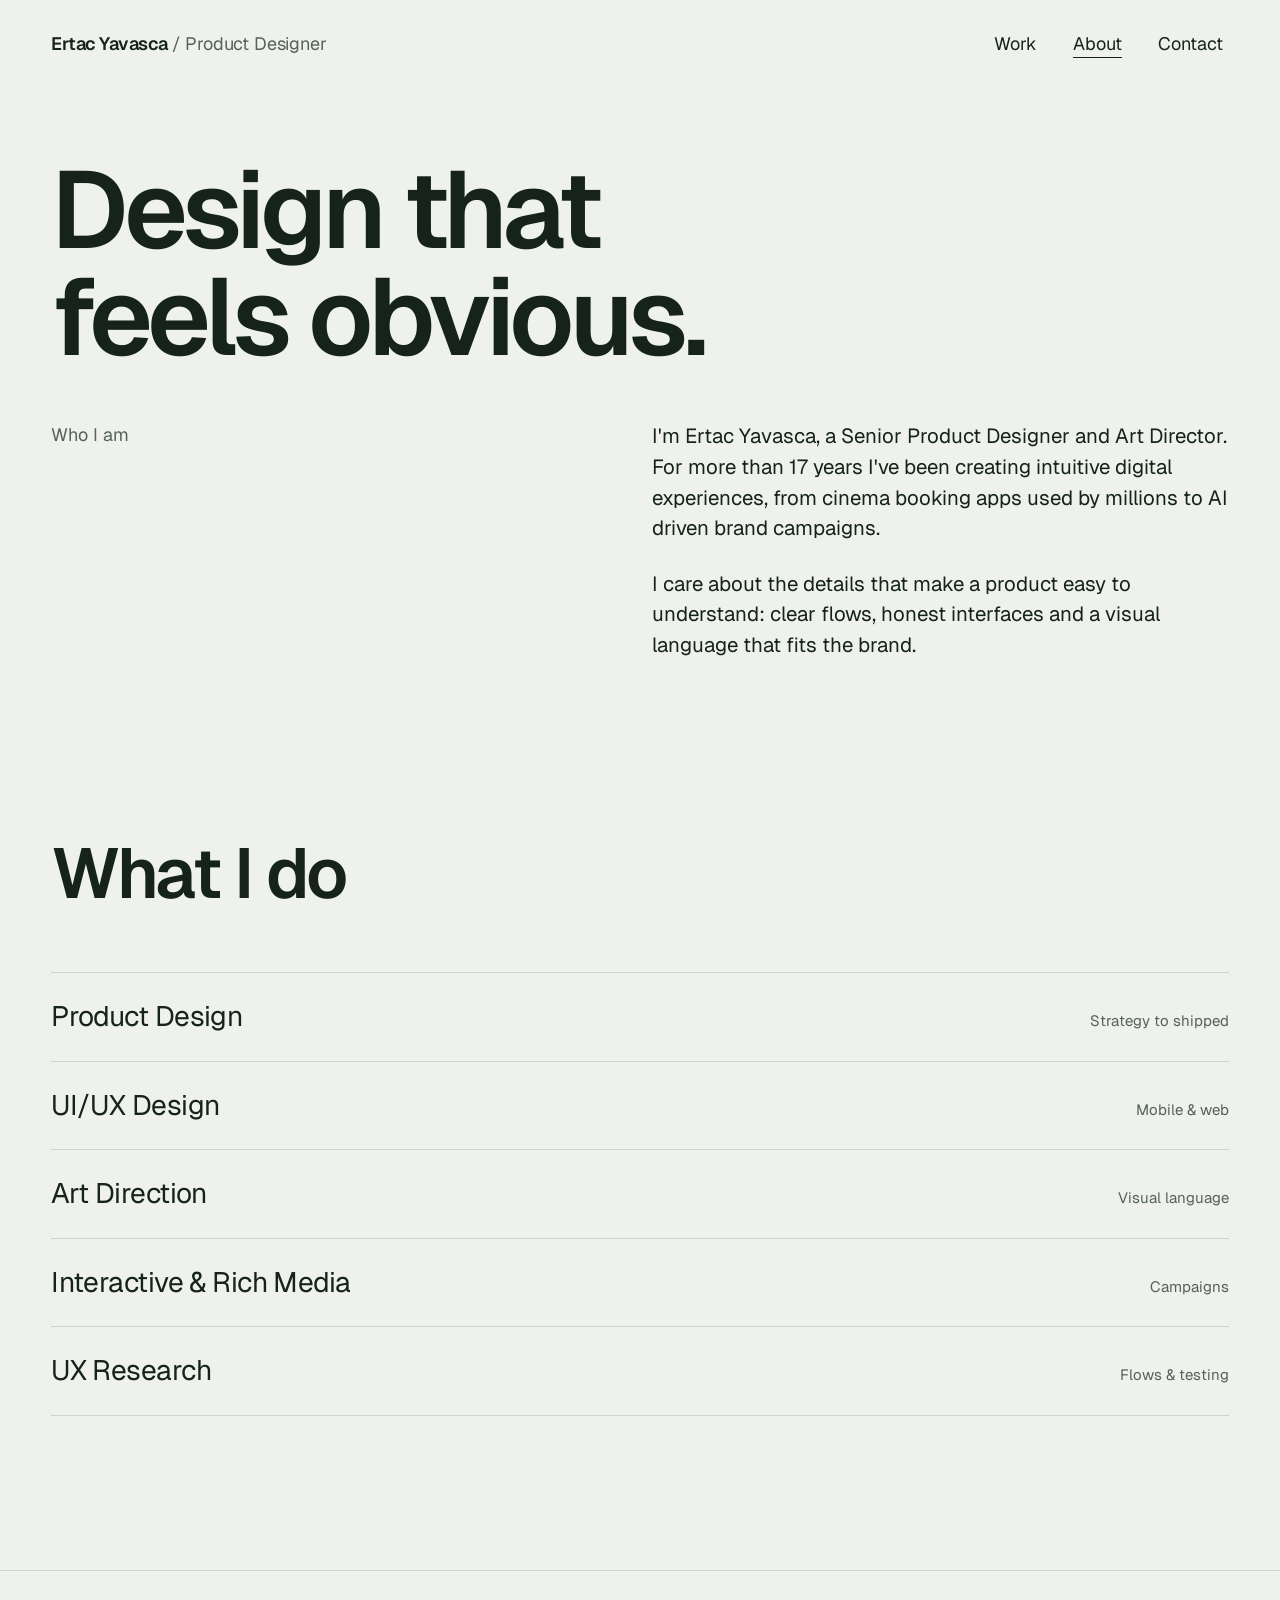
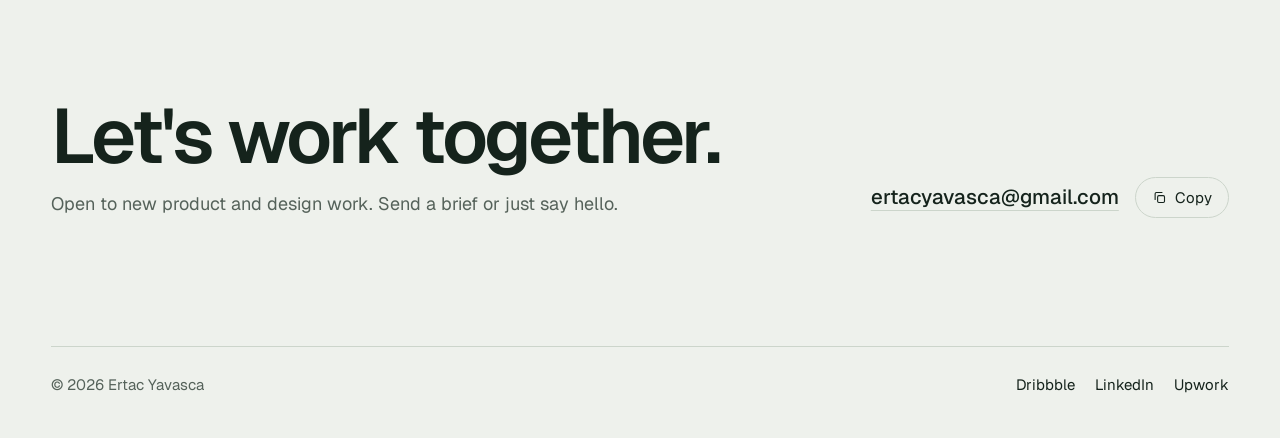
==== commit 73336d77: "Shorter hero, slideable logo strip, Upwork mark and a quieter contact - Hero headline shortened to "" ====
--- a/about.html
+++ b/about.html
@@ -65,8 +65,16 @@
 
   <footer class="site-footer" id="contact">
     <div class="wrap">
-      <h2 class="footer-title">Open to new product and design work. Send a brief or just say hello.</h2>
-      <a class="mail" href="mailto:ertacyavasca@gmail.com">ertacyavasca@gmail.com</a>
+      <div class="contact">
+        <div class="contact-intro">
+          <h2 class="footer-title">Let's work together.</h2>
+          <p>Open to new product and design work. Send a brief or just say hello.</p>
+        </div>
+        <div class="contact-mail">
+          <a class="mail" href="mailto:ertacyavasca@gmail.com">ertacyavasca@gmail.com</a>
+          <button class="copy" type="button" data-copy="ertacyavasca@gmail.com"><svg viewBox="0 0 24 24" aria-hidden="true"><rect x="9" y="9" width="11" height="11" rx="2"/><path d="M5 15V6a2 2 0 0 1 2-2h9"/></svg><span aria-live="polite">Copy</span></button>
+        </div>
+      </div>
       <div class="footer-bottom">
         <span class="muted">&copy; <span data-year>2026</span> Ertac Yavasca</span>
         <div class="socials">
--- a/assets/style.css
+++ b/assets/style.css
@@ -174,7 +174,8 @@
   line-height: 0.96;
   letter-spacing: -0.035em;
   font-weight: 600;
-  max-width: 15ch;
+  max-width: 12ch;
+  text-wrap: balance;
   margin: 0;
   clip-path: inset(0 0 100% 0);
   transform: translateY(24px);
@@ -282,8 +283,8 @@
   color: var(--muted);
 }
 
-/* Work grid: on hover the card lifts, the image eases in,
-   a light follows the cursor and a frosted pill rises from the bottom. */
+/* Work grid: on hover the card lifts, the image eases in and a frosted
+   pill rises from the bottom. Images keep their original colour. */
 
 .work-grid {
   display: grid;
@@ -312,22 +313,7 @@
   width: 100%;
   height: 100%;
   object-fit: cover;
-  transition: transform 1.2s var(--ease-out), filter 0.6s var(--ease-out);
-}
-
-/* Cursor light, positioned by main.js through --mx and --my */
-.work-card .media::after {
-  content: "";
-  position: absolute;
-  inset: 0;
-  background: radial-gradient(
-    420px circle at var(--mx, 50%) var(--my, 50%),
-    rgba(255, 255, 255, 0.14),
-    transparent 60%
-  );
-  opacity: 0;
-  transition: opacity 0.5s var(--ease-out);
-  pointer-events: none;
+  transition: transform 1.2s var(--ease-out);
 }
 
 .work-card .pill {
@@ -357,17 +343,12 @@
     transform: scale(1.05);
   }
 
-  .work-card:hover .media::after,
   .work-card:hover .pill {
     opacity: 1;
   }
 
   .work-card:hover .pill {
     translate: 0 0;
-  }
-
-  .work-grid:hover .work-card:not(:hover) .media img {
-    filter: saturate(0.6);
   }
 }
 
@@ -408,9 +389,10 @@
   font-size: 15px;
 }
 
-/* Brands: a compact strip of logos drifting left. main.js repeats the set
-   until it is wider than the strip and appends a hidden copy so the loop is
-   seamless. Logos render as ink silhouettes and regain colour on hover. */
+/* Brands: a compact strip of logos that drifts left on its own and can be
+   dragged, swiped or stepped with the side buttons. main.js keeps three
+   copies of the set and wraps the scroll position so it never runs out.
+   Logos render as ink silhouettes and regain colour on hover. */
 
 .brands {
   padding-block: 0 clamp(56px, 8vw, 96px);
@@ -422,26 +404,32 @@
   margin: 0 0 20px;
 }
 
+.marquee-wrap {
+  position: relative;
+}
+
 .marquee {
-  overflow: hidden;
+  overflow-x: auto;
+  scrollbar-width: none;
+  cursor: grab;
   -webkit-mask-image: linear-gradient(90deg, transparent, #000 8%, #000 92%, transparent);
   mask-image: linear-gradient(90deg, transparent, #000 8%, #000 92%, transparent);
 }
 
+.marquee::-webkit-scrollbar {
+  display: none;
+}
+
+.marquee.is-dragging {
+  cursor: grabbing;
+}
+
 .marquee-track {
   display: flex;
   width: max-content;
   list-style: none;
   margin: 0;
   padding: 0;
-}
-
-.marquee.is-running .marquee-track {
-  animation: marquee var(--marquee-duration, 30s) linear infinite;
-}
-
-.marquee:hover .marquee-track {
-  animation-play-state: paused;
 }
 
 .marquee-track li {
@@ -456,6 +444,8 @@
   width: auto;
   filter: grayscale(1) brightness(0);
   opacity: 0.7;
+  user-select: none;
+  -webkit-user-drag: none;
   transition: filter 0.4s var(--ease-out), opacity 0.4s var(--ease-out);
 }
 
@@ -470,9 +460,55 @@
   }
 }
 
-@keyframes marquee {
-  to {
-    transform: translateX(-50%);
+.marquee-btn {
+  position: absolute;
+  top: 50%;
+  z-index: 1;
+  display: grid;
+  place-items: center;
+  width: 44px;
+  height: 44px;
+  margin-top: -22px;
+  border: 1px solid var(--line);
+  border-radius: 50%;
+  background: var(--bg);
+  color: var(--ink);
+  cursor: pointer;
+  opacity: 0;
+  transition: opacity 0.3s var(--ease-out), background-color 0.2s, color 0.2s;
+}
+
+.marquee-btn svg {
+  width: 18px;
+  height: 18px;
+  fill: none;
+  stroke: currentColor;
+  stroke-width: 1.75;
+  stroke-linecap: round;
+  stroke-linejoin: round;
+}
+
+.marquee-btn.prev {
+  left: 0;
+}
+
+.marquee-btn.next {
+  right: 0;
+}
+
+.marquee-wrap:hover .marquee-btn,
+.marquee-btn:focus-visible {
+  opacity: 1;
+}
+
+.marquee-btn:hover {
+  background: var(--ink);
+  color: var(--bg);
+}
+
+@media (hover: none) {
+  .marquee-btn {
+    display: none;
   }
 }
 
@@ -562,14 +598,15 @@
   color: var(--muted);
 }
 
-/* Upwork: one quiet band that links to the profile */
+/* Upwork: one quiet band that links to the profile. The mark is Upwork's
+   own (Simple Icons, CC0) in its brand green on an ink disc. */
 
 .upwork {
   display: grid;
   grid-template-columns: auto 1fr auto;
   align-items: center;
-  gap: 16px 40px;
-  padding: clamp(24px, 3vw, 36px) clamp(20px, 3vw, 40px);
+  gap: 16px 24px;
+  padding: clamp(20px, 2.4vw, 28px) clamp(20px, 3vw, 32px);
   border: 1px solid var(--line);
   border-radius: var(--radius);
   transition: background-color 0.3s, border-color 0.3s;
@@ -580,35 +617,54 @@
   border-color: var(--card);
 }
 
+.upwork-logo {
+  display: grid;
+  place-items: center;
+  width: 56px;
+  height: 56px;
+  border-radius: 50%;
+  background: #15231c;
+}
+
+.upwork-logo svg {
+  width: 30px;
+  height: 30px;
+  fill: #6fda44;
+}
+
+.upwork-text {
+  display: flex;
+  flex-direction: column;
+  gap: 4px;
+}
+
+.upwork-title {
+  display: flex;
+  flex-wrap: wrap;
+  align-items: center;
+  gap: 8px 12px;
+  font-size: clamp(20px, 2vw, 24px);
+  font-weight: 500;
+  letter-spacing: -0.02em;
+}
+
 .upwork-badge {
   display: inline-flex;
   align-items: center;
-  gap: 8px;
-  padding: 8px 14px;
+  gap: 6px;
+  padding: 4px 10px;
   border-radius: 999px;
   background: var(--accent);
   color: var(--on-accent);
-  font-size: 15px;
+  font-size: 14px;
   font-weight: 500;
-  white-space: nowrap;
+  letter-spacing: 0;
 }
 
 .upwork-badge svg {
-  width: 16px;
-  height: 16px;
+  width: 13px;
+  height: 13px;
   fill: currentColor;
-}
-
-.upwork-text {
-  display: flex;
-  flex-direction: column;
-  gap: 2px;
-}
-
-.upwork-title {
-  font-size: clamp(20px, 2vw, 26px);
-  font-weight: 500;
-  letter-spacing: -0.02em;
 }
 
 .upwork-note {
@@ -715,30 +771,87 @@
   padding-block: clamp(72px, 10vw, 140px) 32px;
 }
 
+.contact {
+  display: grid;
+  grid-template-columns: repeat(12, 1fr);
+  gap: 32px 24px;
+  align-items: end;
+}
+
+.contact-intro {
+  grid-column: 1 / span 7;
+}
+
 .footer-title {
-  font-size: clamp(28px, 3.6vw, 52px);
-  line-height: 1.08;
-  letter-spacing: -0.03em;
-  font-weight: 500;
-  max-width: 22ch;
-  margin: 0;
-}
-
-.mail {
-  display: inline-block;
-  margin-top: clamp(32px, 5vw, 56px);
-  font-size: clamp(26px, 5.4vw, 84px);
-  line-height: 1.1;
+  font-size: clamp(40px, 6vw, 88px);
+  line-height: 0.98;
   letter-spacing: -0.04em;
   font-weight: 600;
-  color: var(--accent);
-  background: linear-gradient(currentColor, currentColor) 0 100% / 0 2px no-repeat;
-  transition: background-size 0.6s var(--ease-out);
-  overflow-wrap: anywhere;
+  margin: 0;
+}
+
+.contact-intro p {
+  margin: 16px 0 0;
+  color: var(--muted);
+}
+
+.contact-mail {
+  grid-column: 8 / span 5;
+  justify-self: end;
+  display: flex;
+  flex-wrap: wrap;
+  align-items: center;
+  gap: 12px 16px;
+}
+
+.mail {
+  font-size: clamp(18px, 1.6vw, 22px);
+  font-weight: 500;
+  text-decoration: underline;
+  text-decoration-color: var(--line);
+  text-decoration-thickness: 1px;
+  text-underline-offset: 6px;
+  transition: text-decoration-color 0.3s;
 }
 
 .mail:hover {
-  background-size: 100% 2px;
+  text-decoration-color: currentColor;
+}
+
+.copy {
+  display: inline-flex;
+  align-items: center;
+  gap: 8px;
+  min-height: 40px;
+  padding: 8px 16px;
+  border: 1px solid var(--line);
+  border-radius: 999px;
+  background: none;
+  color: var(--ink);
+  font: inherit;
+  font-size: 15px;
+  cursor: pointer;
+  transition: background-color 0.2s, border-color 0.2s, color 0.2s;
+}
+
+.copy svg {
+  width: 15px;
+  height: 15px;
+  fill: none;
+  stroke: currentColor;
+  stroke-width: 1.75;
+  stroke-linecap: round;
+  stroke-linejoin: round;
+}
+
+.copy:hover {
+  border-color: var(--ink);
+}
+
+.copy.is-copied {
+  background: var(--accent);
+  border-color: var(--accent);
+  color: var(--on-accent);
 }
 
 .footer-bottom {
@@ -1015,8 +1128,18 @@
   }
 
   .upwork {
-    grid-template-columns: 1fr;
-    justify-items: start;
+    grid-template-columns: auto 1fr;
+  }
+
+  .upwork-cta {
+    grid-column: 1 / -1;
+    justify-self: start;
+  }
+
+  .contact-intro,
+  .contact-mail {
+    grid-column: 1 / -1;
+    justify-self: start;
   }
 }
 
@@ -1038,12 +1161,6 @@
   *::after {
     animation: none !important;
     transition-duration: 0.01ms !important;
-  }
-
-  .marquee-track {
-    flex-wrap: wrap;
-    justify-content: center;
-    width: auto;
   }
 
   .display .line > span,
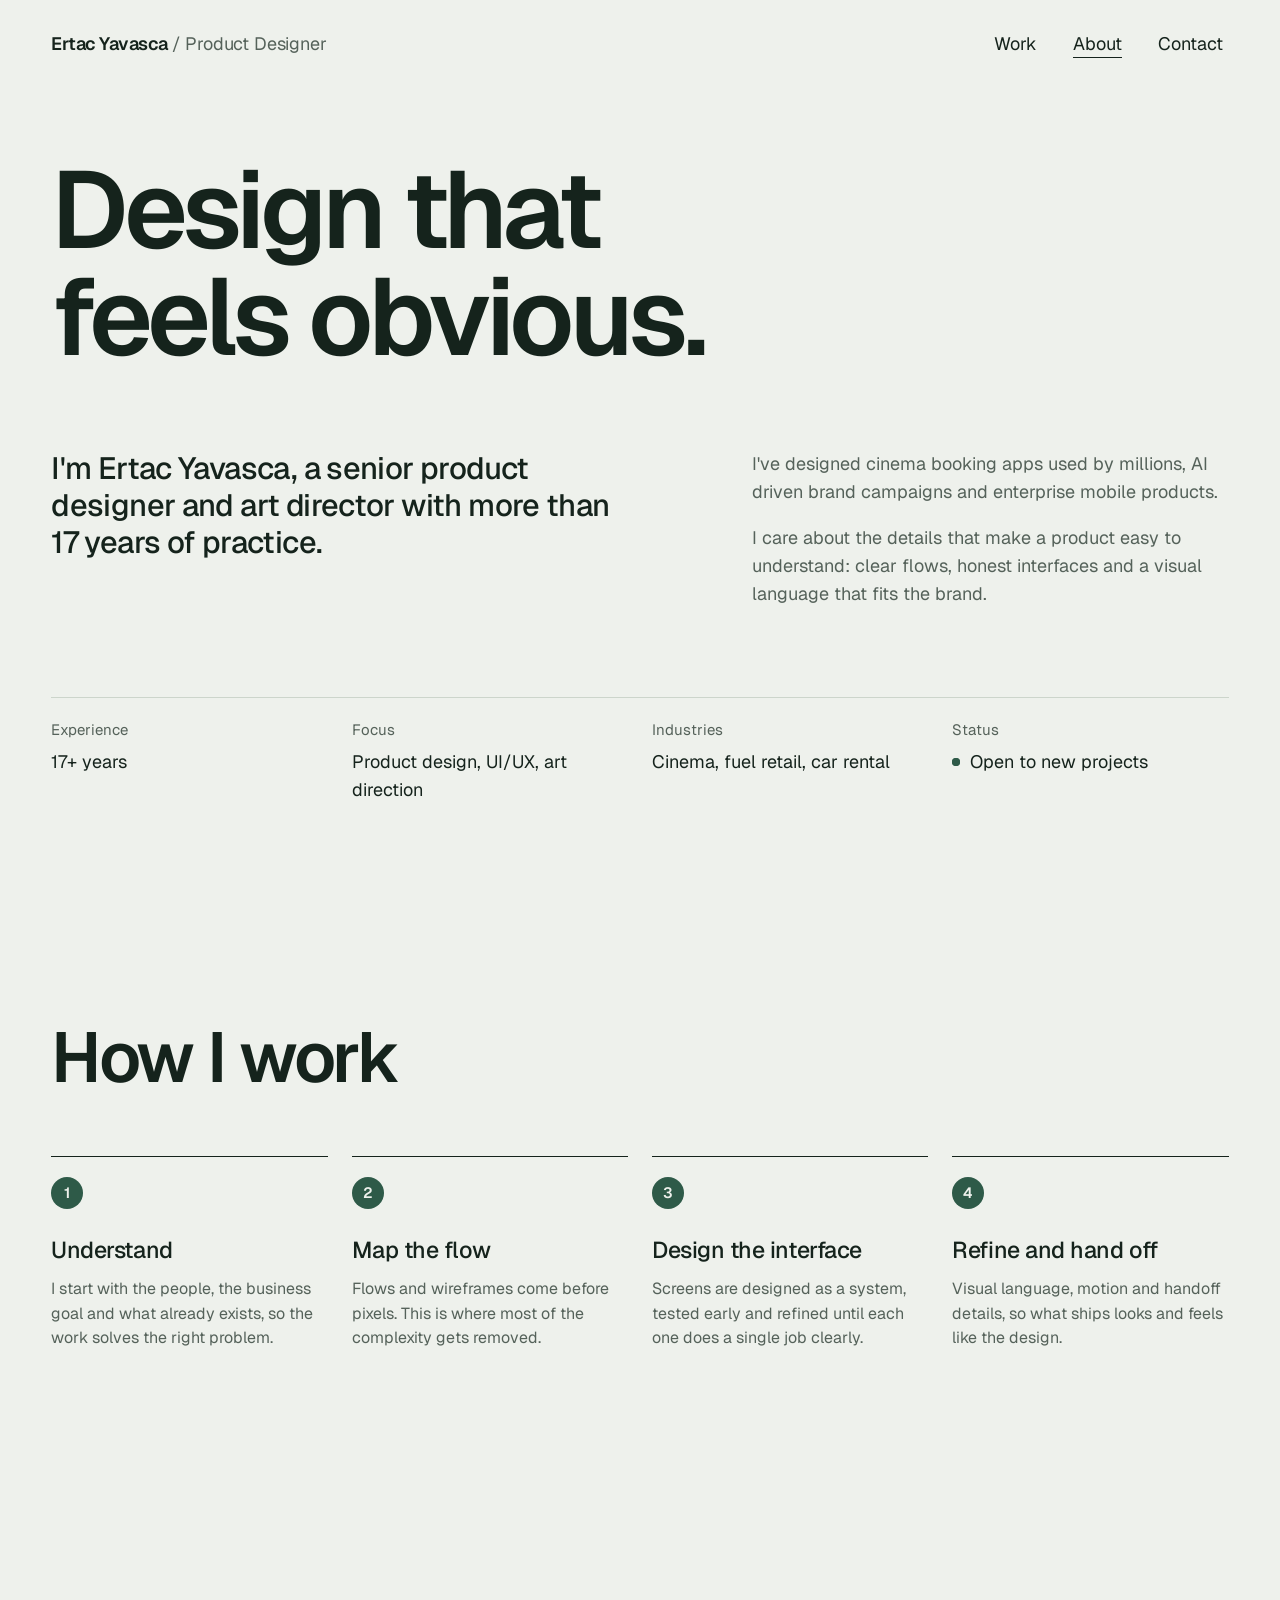
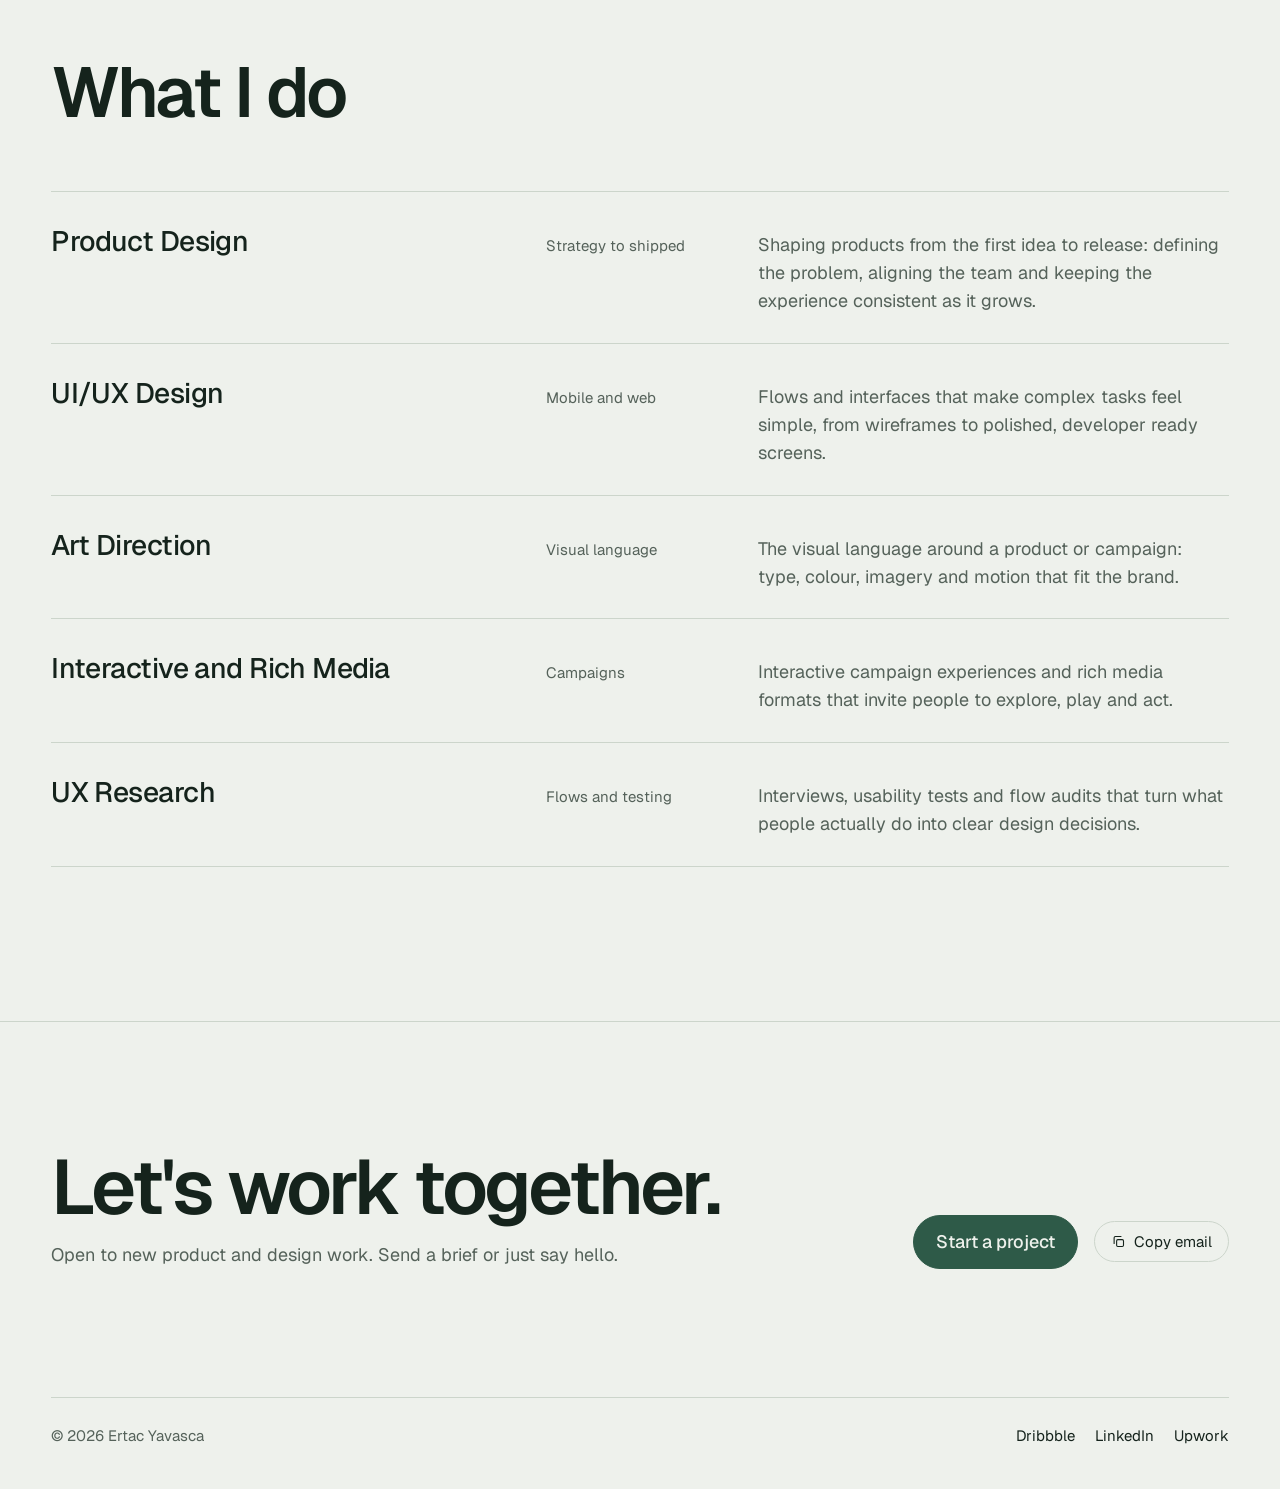
==== commit 0b5d2457: "Rework about page, testimonials slider, Upwork card and contact CTA - About: intro with a lede and b" ====
--- a/about.html
+++ b/about.html
@@ -37,28 +37,43 @@
         <span class="line"><span>Design that</span></span>
         <span class="line"><span>feels obvious.</span></span>
       </h1>
-    </section>
-
-    <section class="section wrap" style="padding-top:0">
-      <div class="split" style="margin-top:0">
-        <div class="side">Who I am</div>
-        <div class="main prose">
-          <p>I'm Ertac Yavasca, a Senior Product Designer and Art Director. For more than 17 years I've been creating intuitive digital experiences, from cinema booking apps used by millions to AI driven brand campaigns.</p>
+      <div class="about-intro">
+        <p class="about-lede">I'm Ertac Yavasca, a senior product designer and art director with more than 17 years of practice.</p>
+        <div class="about-body">
+          <p>I've designed cinema booking apps used by millions, AI driven brand campaigns and enterprise mobile products.</p>
           <p>I care about the details that make a product easy to understand: clear flows, honest interfaces and a visual language that fits the brand.</p>
         </div>
       </div>
+      <dl class="facts about-facts">
+        <div><dt>Experience</dt><dd>17+ years</dd></div>
+        <div><dt>Focus</dt><dd>Product design, UI/UX, art direction</dd></div>
+        <div><dt>Industries</dt><dd>Cinema, fuel retail, car rental</dd></div>
+        <div><dt>Status</dt><dd><span class="status"></span>Open to new projects</dd></div>
+      </dl>
     </section>
 
-    <section class="section wrap" style="padding-top:0">
+    <section class="section wrap">
+      <div class="section-head">
+        <h2 class="section-title">How I work</h2>
+      </div>
+      <ol class="process">
+        <li><span class="process-step">1</span><h3>Understand</h3><p>I start with the people, the business goal and what already exists, so the work solves the right problem.</p></li>
+        <li><span class="process-step">2</span><h3>Map the flow</h3><p>Flows and wireframes come before pixels. This is where most of the complexity gets removed.</p></li>
+        <li><span class="process-step">3</span><h3>Design the interface</h3><p>Screens are designed as a system, tested early and refined until each one does a single job clearly.</p></li>
+        <li><span class="process-step">4</span><h3>Refine and hand off</h3><p>Visual language, motion and handoff details, so what ships looks and feels like the design.</p></li>
+      </ol>
+    </section>
+
+    <section class="section wrap">
       <div class="section-head">
         <h2 class="section-title">What I do</h2>
       </div>
       <ul class="services">
-        <li>Product Design <span>Strategy to shipped</span></li>
-        <li>UI/UX Design <span>Mobile &amp; web</span></li>
-        <li>Art Direction <span>Visual language</span></li>
-        <li>Interactive &amp; Rich Media <span>Campaigns</span></li>
-        <li>UX Research <span>Flows &amp; testing</span></li>
+        <li><h3>Product Design</h3><span class="service-tag">Strategy to shipped</span><p>Shaping products from the first idea to release: defining the problem, aligning the team and keeping the experience consistent as it grows.</p></li>
+        <li><h3>UI/UX Design</h3><span class="service-tag">Mobile and web</span><p>Flows and interfaces that make complex tasks feel simple, from wireframes to polished, developer ready screens.</p></li>
+        <li><h3>Art Direction</h3><span class="service-tag">Visual language</span><p>The visual language around a product or campaign: type, colour, imagery and motion that fit the brand.</p></li>
+        <li><h3>Interactive and Rich Media</h3><span class="service-tag">Campaigns</span><p>Interactive campaign experiences and rich media formats that invite people to explore, play and act.</p></li>
+        <li><h3>UX Research</h3><span class="service-tag">Flows and testing</span><p>Interviews, usability tests and flow audits that turn what people actually do into clear design decisions.</p></li>
       </ul>
     </section>
   </main>
@@ -71,8 +86,8 @@
           <p>Open to new product and design work. Send a brief or just say hello.</p>
         </div>
         <div class="contact-mail">
-          <a class="mail" href="mailto:ertacyavasca@gmail.com">ertacyavasca@gmail.com</a>
-          <button class="copy" type="button" data-copy="ertacyavasca@gmail.com"><svg viewBox="0 0 24 24" aria-hidden="true"><rect x="9" y="9" width="11" height="11" rx="2"/><path d="M5 15V6a2 2 0 0 1 2-2h9"/></svg><span aria-live="polite">Copy</span></button>
+          <a class="btn btn-solid" href="mailto:ertacyavasca@gmail.com?subject=New%20project">Start a project</a>
+          <button class="copy" type="button" data-copy="ertacyavasca@gmail.com"><svg viewBox="0 0 24 24" aria-hidden="true"><rect x="9" y="9" width="11" height="11" rx="2"/><path d="M5 15V6a2 2 0 0 1 2-2h9"/></svg><span aria-live="polite">Copy email</span></button>
         </div>
       </div>
       <div class="footer-bottom">
--- a/assets/style.css
+++ b/assets/style.css
@@ -215,14 +215,43 @@
   line-height: 1.35;
 }
 
+/* Availability light: the dot breathes and a ring ripples out from it */
 .status {
+  position: relative;
   display: inline-block;
   width: 8px;
   height: 8px;
-  margin-right: 8px;
+  margin-right: 10px;
   border-radius: 50%;
   vertical-align: 0.1em;
   background: var(--accent);
+  animation: status-blink 2s ease-in-out infinite;
+}
+
+.status::after {
+  content: "";
+  position: absolute;
+  inset: 0;
+  border-radius: 50%;
+  background: var(--accent);
+  animation: status-ring 2s var(--ease-out) infinite;
+}
+
+@keyframes status-blink {
+  50% {
+    opacity: 0.45;
+  }
+}
+
+@keyframes status-ring {
+  from {
+    transform: scale(1);
+    opacity: 0.5;
+  }
+  to {
+    transform: scale(3);
+    opacity: 0;
+  }
 }
 
 /* Project and about heading (lines rise in once the page is ready) */
@@ -512,100 +541,165 @@
   }
 }
 
-/* Testimonials: one quote at a time; the client names on the side are
-   tabs that switch it. */
-
-.quotes {
-  display: grid;
-  grid-template-columns: repeat(12, 1fr);
-  gap: 24px;
-  align-items: start;
-}
-
-.quote {
-  grid-column: 1 / span 8;
-  grid-row: 1;
-  margin: 0;
-}
-
-.quote[hidden] {
+/* Testimonials: a row of cards that slides sideways (drag, swipe, scroll or
+   the buttons). The card in front turns ink; a counter and a thin progress
+   line show where you are. */
+
+.slider-nav {
+  display: flex;
+  align-items: center;
+  gap: 12px;
+}
+
+.slider-count {
+  font-size: 15px;
+  color: var(--muted);
+  font-variant-numeric: tabular-nums;
+  margin-right: 8px;
+}
+
+.round-btn {
+  display: grid;
+  place-items: center;
+  width: 44px;
+  height: 44px;
+  border: 1px solid var(--line);
+  border-radius: 50%;
+  background: none;
+  color: var(--ink);
+  cursor: pointer;
+  transition: background-color 0.2s, color 0.2s, border-color 0.2s, opacity 0.2s;
+}
+
+.round-btn svg {
+  width: 18px;
+  height: 18px;
+  fill: none;
+  stroke: currentColor;
+  stroke-width: 1.75;
+  stroke-linecap: round;
+  stroke-linejoin: round;
+}
+
+.round-btn:hover {
+  background: var(--ink);
+  border-color: var(--ink);
+  color: var(--bg);
+}
+
+.round-btn:disabled {
+  opacity: 0.35;
+  pointer-events: none;
+}
+
+.slides {
+  display: flex;
+  gap: clamp(12px, 1.6vw, 20px);
+  list-style: none;
+  margin: 0;
+  padding: 0;
+  overflow-x: auto;
+  scroll-snap-type: x mandatory;
+  scrollbar-width: none;
+  cursor: grab;
+}
+
+.slides::-webkit-scrollbar {
   display: none;
 }
 
-.quote blockquote {
-  margin: 0;
-}
-
-.quote p {
-  font-size: clamp(24px, 2.6vw, 36px);
-  line-height: 1.25;
-  letter-spacing: -0.02em;
-  font-weight: 500;
-  max-width: 30ch;
-  margin: 0;
-}
-
-.quote.is-entering p {
-  animation: quote-in 0.5s var(--ease-out) both;
-}
-
-@keyframes quote-in {
-  from {
-    opacity: 0;
-    transform: translateY(8px);
-  }
-}
-
-.quote-list {
-  grid-column: 10 / span 3;
-  grid-row: 1;
+.slides.is-dragging {
+  cursor: grabbing;
+  scroll-snap-type: none;
+}
+
+.slide {
+  flex: 0 0 min(540px, 86%);
+  scroll-snap-align: start;
+}
+
+.tcard {
   display: flex;
   flex-direction: column;
-  border-top: 1px solid var(--line);
-}
-
-.quote-tab {
-  display: flex;
-  flex-direction: column;
-  gap: 2px;
-  padding: 14px 0 14px 16px;
-  border: 0;
-  border-bottom: 1px solid var(--line);
-  border-left: 2px solid transparent;
-  background: none;
-  color: var(--muted);
-  font: inherit;
-  text-align: left;
-  cursor: pointer;
-  transition: color 0.3s, border-color 0.3s;
-}
-
-.quote-tab:hover {
+  justify-content: space-between;
+  gap: 48px;
+  height: 100%;
+  min-height: 320px;
+  margin: 0;
+  padding: clamp(24px, 2.6vw, 36px);
+  border-radius: 24px;
+  background: var(--card);
   color: var(--ink);
-}
-
-.quote-tab[aria-selected="true"] {
-  color: var(--ink);
-  border-left-color: var(--accent);
-}
-
-.quote-name {
-  font-weight: 500;
-}
-
-.quote-role {
-  font-size: 15px;
-  color: var(--muted);
-}
-
-/* Upwork: one quiet band that links to the profile. The mark is Upwork's
-   own (Simple Icons, CC0) in its brand green on an ink disc. */
+  user-select: none;
+  transition: background-color 0.5s var(--ease-out), color 0.5s var(--ease-out);
+}
+
+.slide.is-active .tcard {
+  background: var(--ink);
+  color: var(--bg);
+}
+
+.tcard blockquote {
+  margin: 0;
+}
+
+.tcard p {
+  font-size: clamp(20px, 1.8vw, 26px);
+  line-height: 1.3;
+  letter-spacing: -0.015em;
+  margin: 0;
+}
+
+.tcard figcaption {
+  display: flex;
+  align-items: center;
+  gap: 14px;
+}
+
+.avatar {
+  display: grid;
+  place-items: center;
+  flex: 0 0 44px;
+  height: 44px;
+  border-radius: 50%;
+  background: var(--accent);
+  color: var(--on-accent);
+  font-size: 15px;
+  font-weight: 600;
+}
+
+.t-name {
+  display: block;
+  font-weight: 500;
+}
+
+.t-role {
+  display: block;
+  font-size: 15px;
+  opacity: 0.7;
+}
+
+.slider-progress {
+  height: 2px;
+  margin-top: 28px;
+  background: var(--line);
+  border-radius: 2px;
+  overflow: hidden;
+}
+
+.slider-progress span {
+  display: block;
+  height: 100%;
+  width: var(--progress, 25%);
+  background: var(--ink);
+  transition: width 0.5s var(--ease-out);
+}
+
+/* Upwork: a small profile card linking to the profile. The mark is
+   Upwork's own (Simple Icons, CC0) in its brand green on an ink disc. */
 
 .upwork {
-  display: grid;
-  grid-template-columns: auto 1fr auto;
-  align-items: center;
-  gap: 16px 24px;
+  display: block;
   padding: clamp(20px, 2.4vw, 28px) clamp(20px, 3vw, 32px);
   border: 1px solid var(--line);
   border-radius: var(--radius);
@@ -615,6 +709,13 @@
 .upwork:hover {
   background: var(--card);
   border-color: var(--card);
+}
+
+.upwork-head {
+  display: grid;
+  grid-template-columns: auto 1fr auto;
+  align-items: center;
+  gap: 16px 20px;
 }
 
 .upwork-logo {
@@ -689,6 +790,28 @@
   color: var(--bg);
 }
 
+.upwork-stats {
+  display: grid;
+  grid-template-columns: repeat(4, 1fr);
+  gap: 16px 24px;
+  margin: 24px 0 0;
+  padding-top: 20px;
+  border-top: 1px solid var(--line);
+}
+
+.upwork-stats dt {
+  font-size: 15px;
+  color: var(--muted);
+  margin-bottom: 4px;
+}
+
+.upwork-stats dd {
+  margin: 0;
+  font-size: clamp(22px, 2vw, 28px);
+  font-weight: 500;
+  letter-spacing: -0.02em;
+}
+
 /* About teaser and page */
 
 .statement {
@@ -729,21 +852,94 @@
 }
 
 .services li {
-  display: flex;
-  flex-wrap: wrap;
-  justify-content: space-between;
+  display: grid;
+  grid-template-columns: 5fr 2fr 5fr;
   align-items: baseline;
-  gap: 4px 16px;
-  padding: 22px 0;
+  gap: 8px 24px;
+  padding: 28px 0;
   border-bottom: 1px solid var(--line);
+}
+
+.services h3 {
   font-size: clamp(22px, 2.2vw, 30px);
+  font-weight: 500;
   letter-spacing: -0.02em;
-}
-
-.services li span {
-  color: var(--muted);
-  font-size: 15px;
-  letter-spacing: 0;
+  margin: 0;
+}
+
+.service-tag {
+  font-size: 15px;
+  color: var(--muted);
+}
+
+.services p {
+  margin: 0;
+  color: var(--muted);
+  max-width: 52ch;
+}
+
+.about-intro {
+  display: grid;
+  grid-template-columns: repeat(12, 1fr);
+  gap: 24px;
+  margin-top: clamp(40px, 6vw, 80px);
+}
+
+.about-lede {
+  grid-column: 1 / span 6;
+  font-size: clamp(24px, 2.4vw, 34px);
+  line-height: 1.2;
+  letter-spacing: -0.02em;
+  font-weight: 500;
+  margin: 0;
+}
+
+.about-body {
+  grid-column: 8 / span 5;
+  color: var(--muted);
+}
+
+.about-body p {
+  margin: 0 0 1em;
+}
+
+.process {
+  list-style: none;
+  margin: 0;
+  padding: 0;
+  display: grid;
+  grid-template-columns: repeat(4, 1fr);
+  gap: 24px;
+}
+
+.process li {
+  padding-top: 20px;
+  border-top: 1px solid var(--ink);
+}
+
+.process-step {
+  display: grid;
+  place-items: center;
+  width: 32px;
+  height: 32px;
+  border-radius: 50%;
+  background: var(--accent);
+  color: var(--on-accent);
+  font-size: 15px;
+  font-weight: 600;
+}
+
+.process h3 {
+  font-size: clamp(20px, 1.8vw, 24px);
+  font-weight: 500;
+  letter-spacing: -0.02em;
+  margin: 24px 0 8px;
+}
+
+.process p {
+  margin: 0;
+  color: var(--muted);
+  font-size: 16px;
 }
 
 /* Buttons */
@@ -762,6 +958,17 @@
 .btn:hover {
   background: var(--ink);
   color: var(--bg);
+}
+
+.btn-solid {
+  background: var(--accent);
+  border-color: var(--accent);
+  color: var(--on-accent);
+}
+
+.btn-solid:hover {
+  background: var(--ink);
+  border-color: var(--ink);
 }
 
 /* Footer / contact */
@@ -1080,6 +1287,14 @@
   }
 }
 
+/* Pages reached through a view transition skip the heading entrances, so
+   nothing moves again after the sheet has landed. */
+.vt-arrive .hero-title,
+.vt-arrive .display .line > span,
+.vt-arrive .spec {
+  transition: none;
+}
+
 /* Responsive */
 
 @media (max-width: 860px) {
@@ -1098,36 +1313,21 @@
     grid-template-columns: repeat(2, 1fr);
   }
 
-  .quote,
-  .quote-list {
+  .about-lede,
+  .about-body {
     grid-column: 1 / -1;
   }
 
-  .quote {
-    grid-row: 2;
-  }
-
-  .quote-list {
-    order: -1;
-    flex-direction: row;
-    overflow-x: auto;
-    border-top: 0;
-    border-bottom: 1px solid var(--line);
-  }
-
-  .quote-tab {
-    flex: 0 0 auto;
-    padding: 10px 16px 12px 0;
-    margin-right: 16px;
-    border: 0;
-    border-bottom: 2px solid transparent;
-  }
-
-  .quote-tab[aria-selected="true"] {
-    border-bottom-color: var(--accent);
-  }
-
-  .upwork {
+  .process,
+  .upwork-stats {
+    grid-template-columns: repeat(2, 1fr);
+  }
+
+  .services li {
+    grid-template-columns: 1fr;
+  }
+
+  .upwork-head {
     grid-template-columns: auto 1fr;
   }
 
